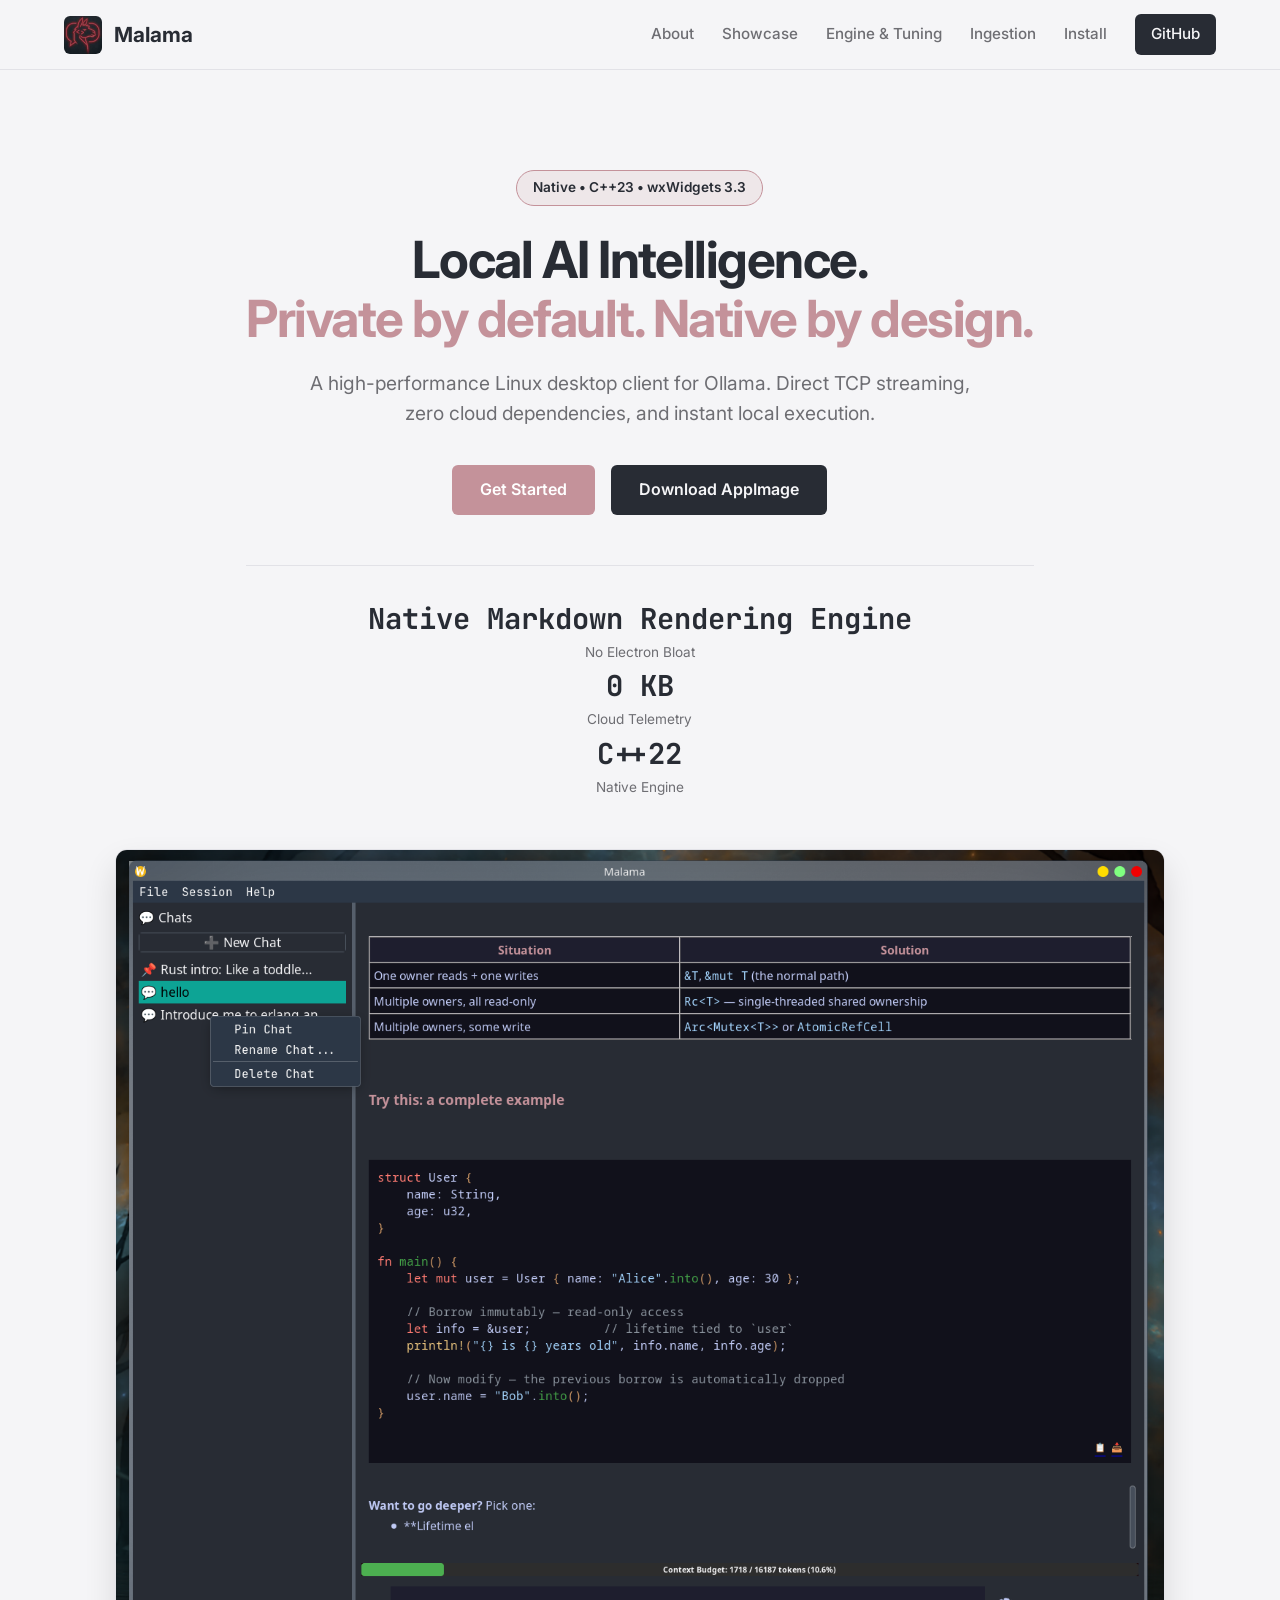
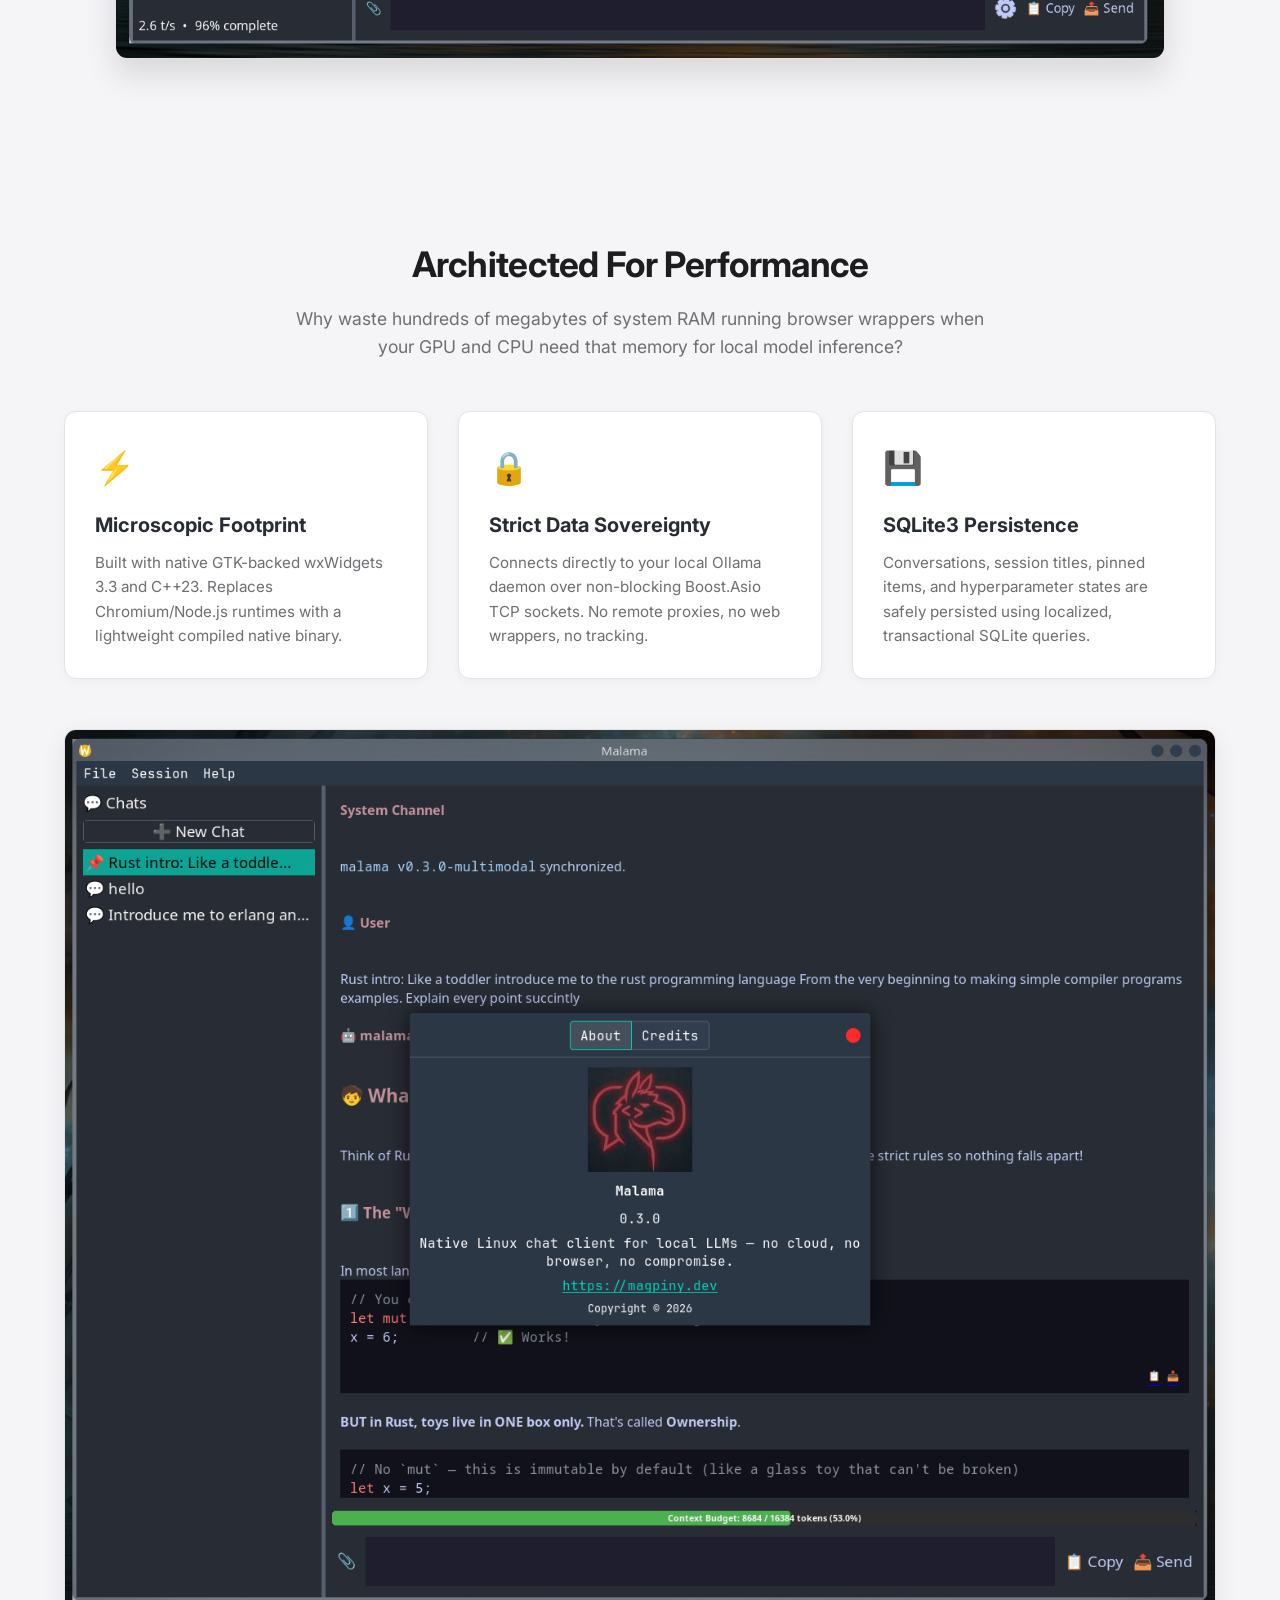
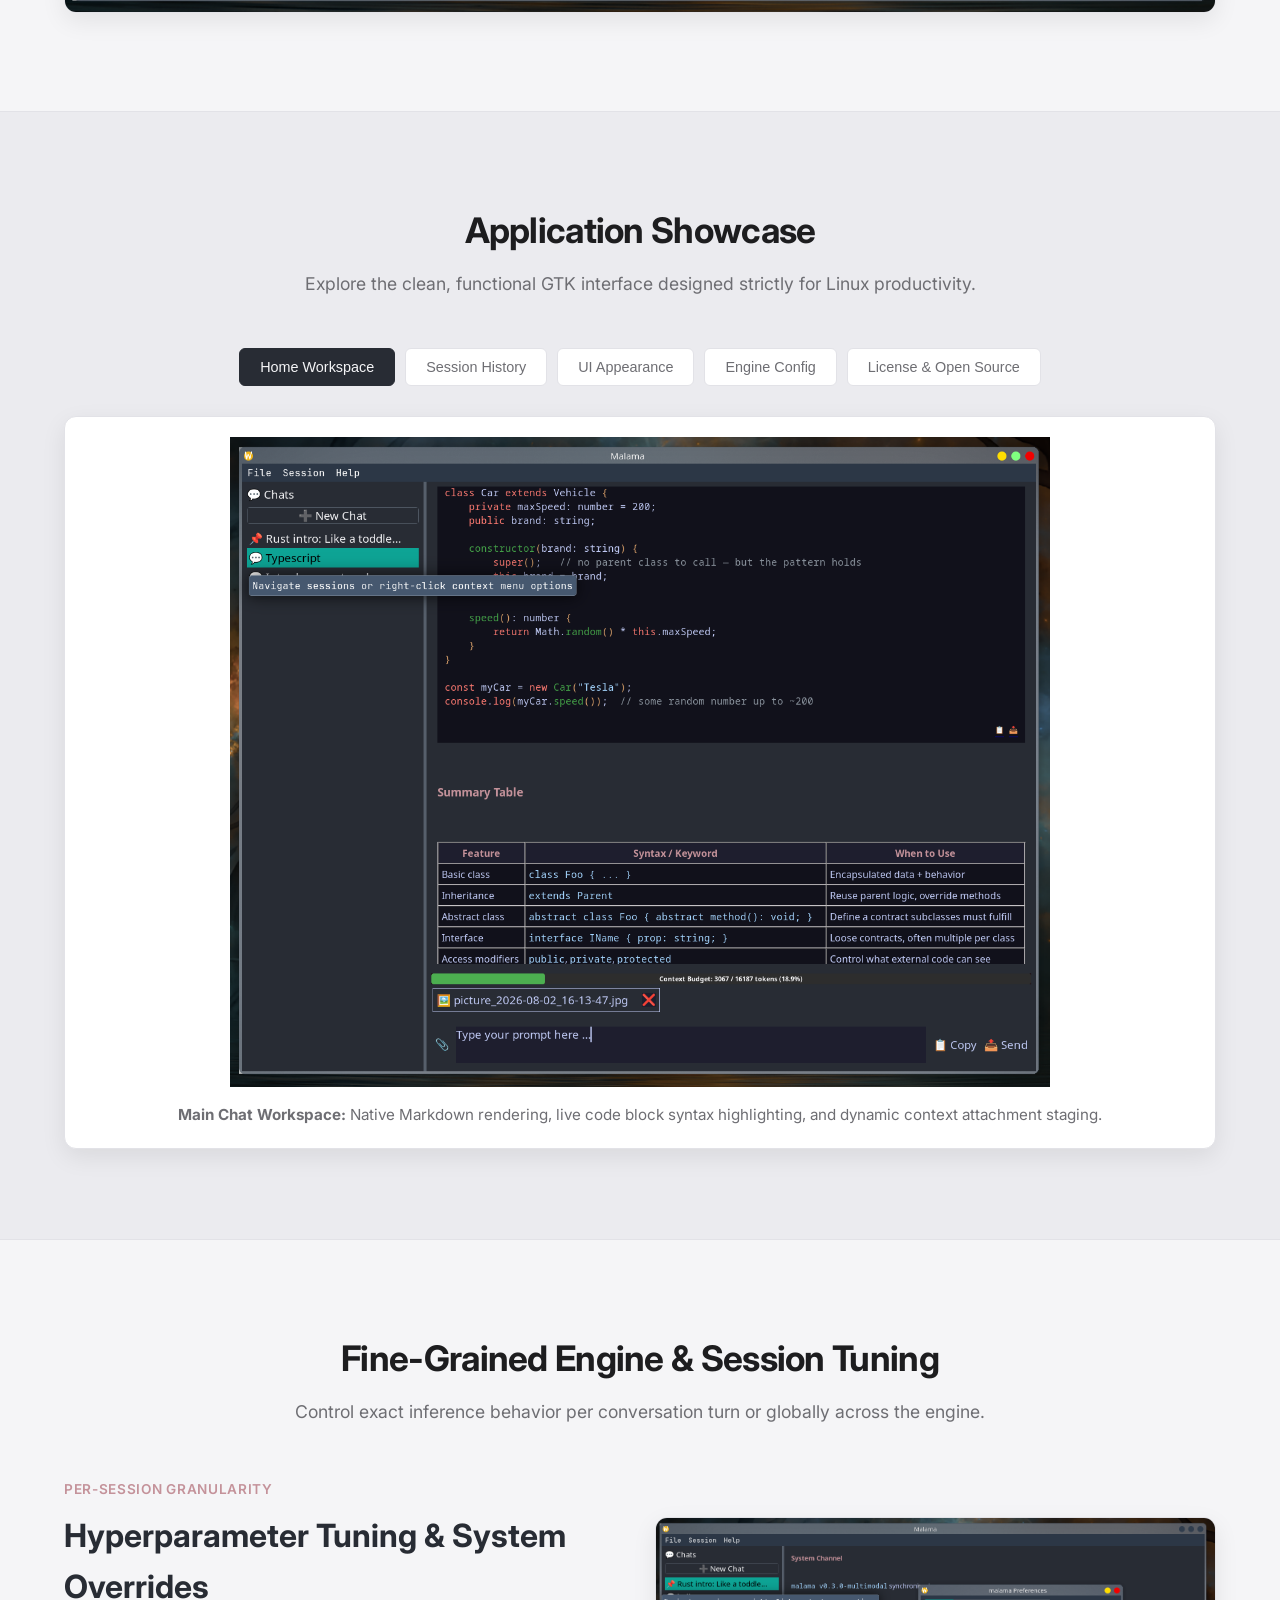
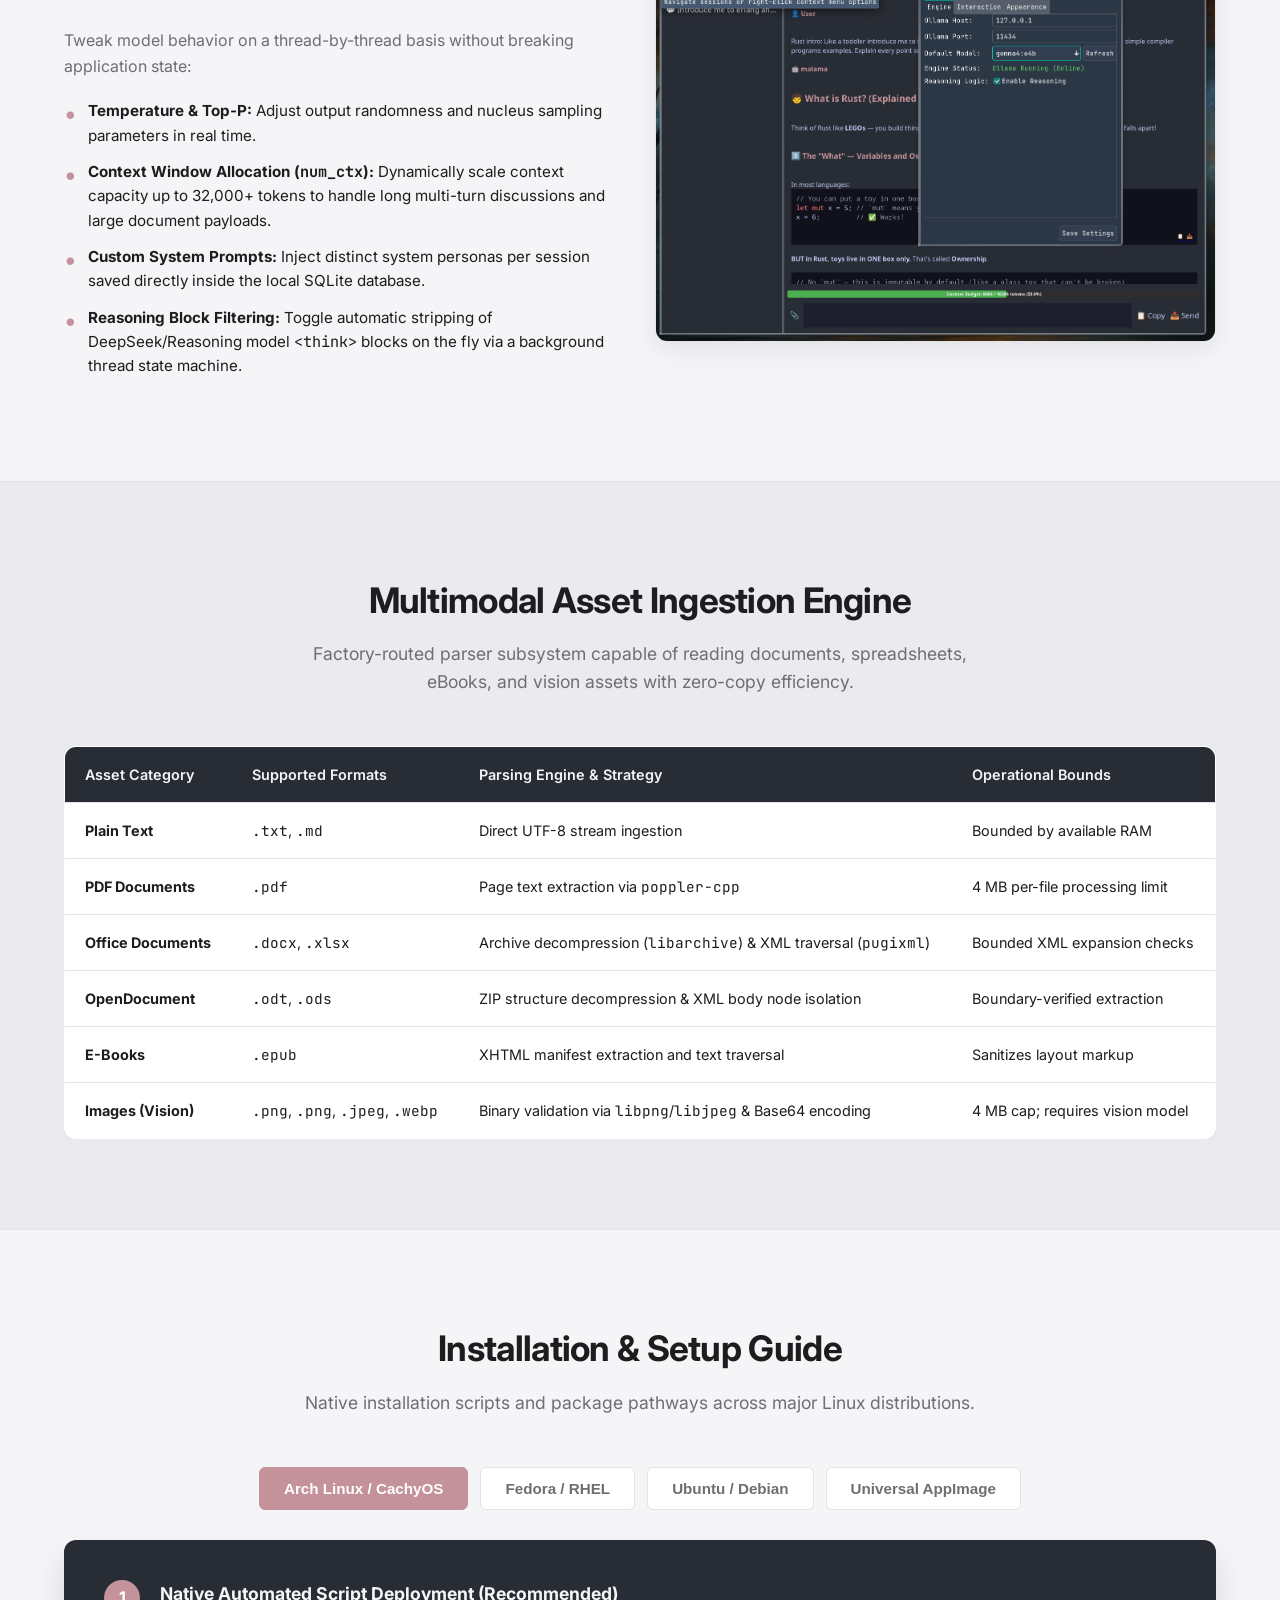
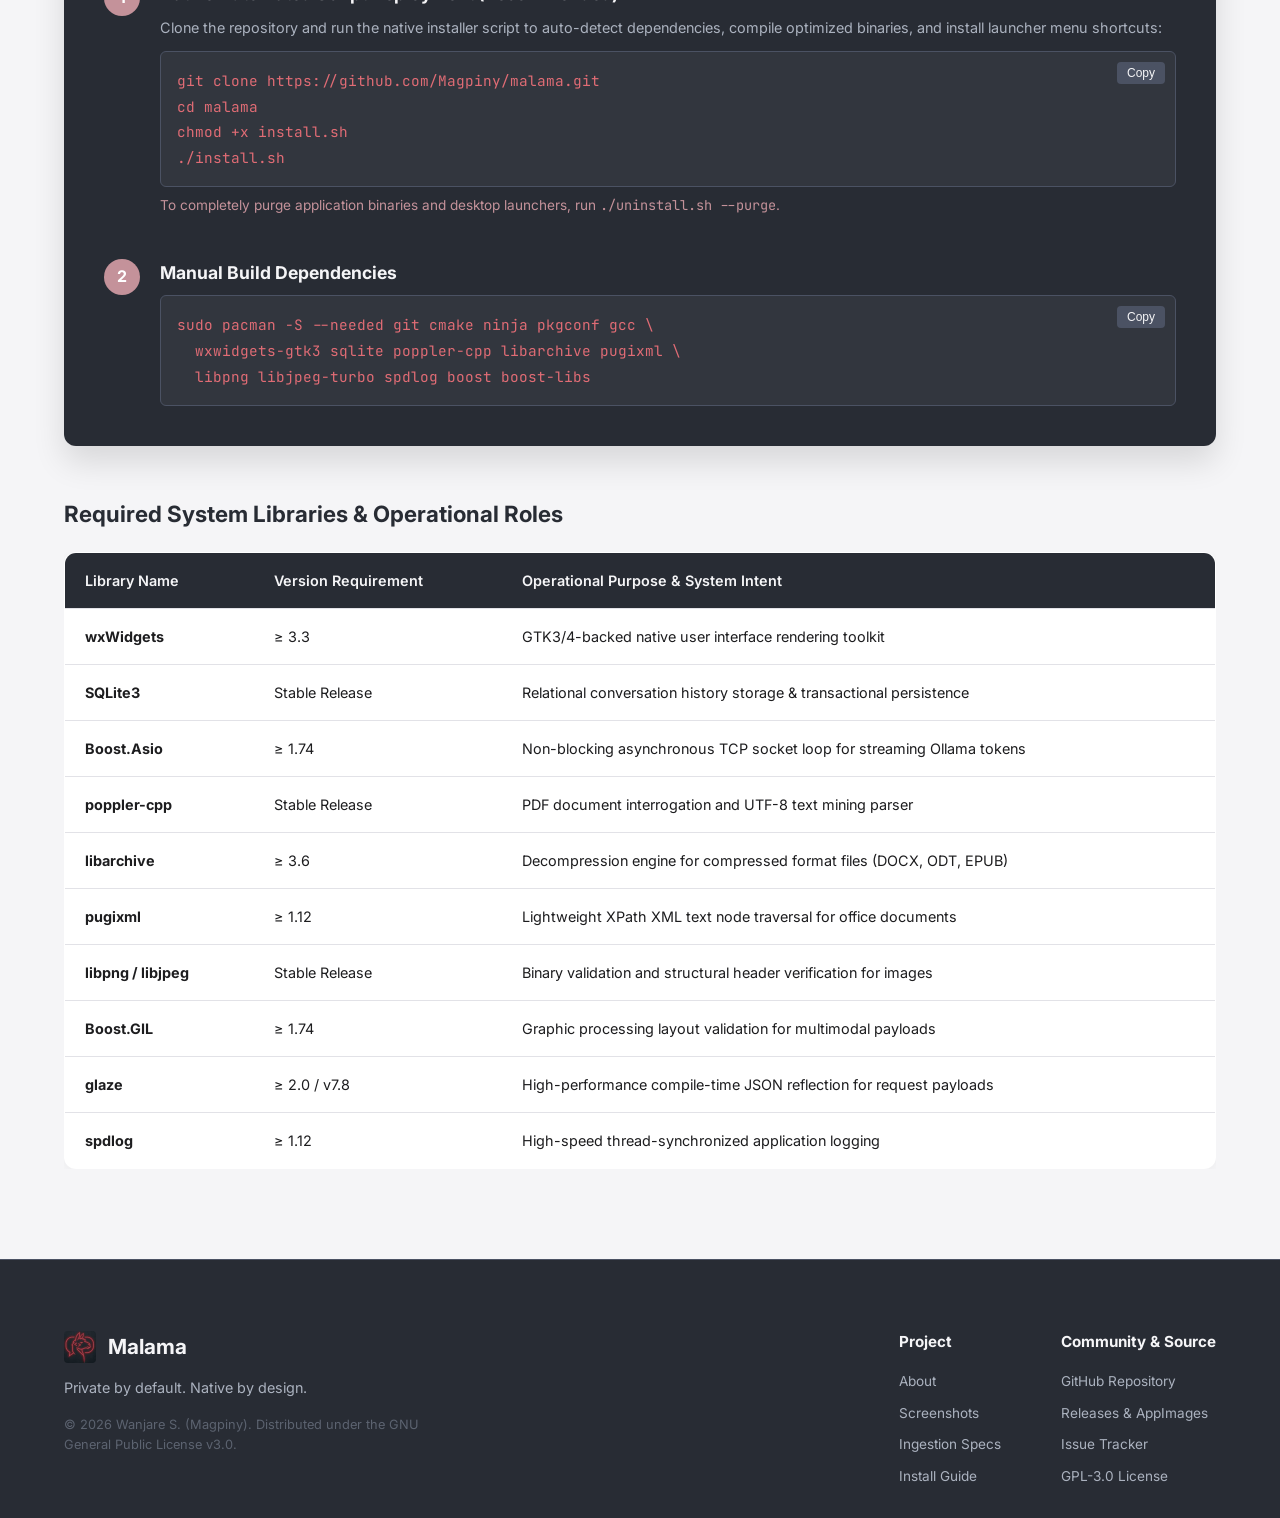
==== docs/index.html @ edbab095 "feat(docs): add responsive GitHub Pages website and address bar favicon - Add index.html, malama.css" ====
<!DOCTYPE html>
<html lang="en">
<head>
  <meta charset="UTF-8" />
  <meta name="viewport" content="width=device-width, initial-scale=1.0" />
  <title>Malama — Native C++23 Local LLM Workspace for Linux</title>

  <!-- Favicon / Address Bar Icon -->
  <link rel="icon" type="image/jpeg" href="../assets/screenshots/malama.jpg" />
  
  <!-- Typography: Inter & JetBrains Mono -->
  <link rel="preconnect" href="https://fonts.googleapis.com">
  <link rel="preconnect" href="https://fonts.gstatic.com" crossorigin>
  <link href="https://fonts.googleapis.com/css2?family=Inter:wght@300;400;500;600;700&family=JetBrains+Mono:wght@400;500;600&display=swap" rel="stylesheet">
  
  <!-- CSS Bundle -->
  <link rel="stylesheet" href="malama.css" />
</head>
<body>

  <!-- Navigation Bar -->
  <header class="navbar">
    <div class="nav-container">
      <a href="#hero" class="nav-brand">
        <img src="../assets/screenshots/malama.jpg" alt="Malama Logo" class="brand-logo" />
        <span class="brand-name">Malama</span>
      </a>
      <nav class="nav-links">
        <a href="#about">About</a>
        <a href="#showcase">Showcase</a>
        <a href="#tuning">Engine & Tuning</a>
        <a href="#ingestion">Ingestion</a>
        <a href="#install">Install</a>
        <a href="https://github.com/Magpiny/malama" target="_blank" class="github-btn">GitHub</a>
      </nav>
      <button class="mobile-toggle" id="mobileToggle" aria-label="Toggle navigation">
        <span class="bar"></span>
        <span class="bar"></span>
        <span class="bar"></span>
      </button>
    </div>
  </header>

  <!-- Mobile Menu Navigation -->
  <div class="mobile-menu" id="mobileMenu">
    <a href="#about" class="mobile-link">About</a>
    <a href="#showcase" class="mobile-link">Showcase</a>
    <a href="#tuning" class="mobile-link">Engine & Tuning</a>
    <a href="#ingestion" class="mobile-link">Ingestion</a>
    <a href="#install" class="mobile-link">Install</a>
    <a href="https://github.com/Magpiny/malama" target="_blank" class="mobile-link highlight">GitHub Repository</a>
  </div>

  <!-- Hero Section -->
  <section id="hero" class="hero-section">
    <div class="hero-content">
      <span class="hero-badge">Native • C++23 • wxWidgets 3.3</span>
      <h1 class="hero-title">Local AI Intelligence.<br><span class="accent-text">Private by default. Native by design.</span></h1>
      <p class="hero-subtitle">
        A high-performance Linux desktop client for Ollama. Direct TCP streaming, zero cloud dependencies, and instant local execution.
      </p>
      <div class="hero-actions">
        <a href="#install" class="btn btn-primary">Get Started</a>
        <a href="https://github.com/Magpiny/malama/releases" target="_blank" class="btn btn-secondary">Download AppImage</a>
      </div>
      <div class="hero-metrics">
        <div class="metric-card">
          <span class="metric-val">Native Markdown Rendering Engine</span>
          <span class="metric-lbl">No Electron Bloat</span>

 <div class="metric-card">
          <span class="metric-val">0 KB</span>
          <span class="metric-lbl">Cloud Telemetry</span>
        </div>
        <div class="metric-card">
          <span class="metric-val">C++22</span>
          <span class="metric-lbl">Native Engine</span>
        </div>
        </div>
       
      </div>
    </div>
    <div class="hero-preview">
      <img src="../assets/screenshots/malama_home.png" alt="Malama Desktop Workspace" class="main-screenshot" />
    </div>
  </section>

  <!-- About & Philosophy Section -->
  <section id="about" class="section container">
    <div class="section-header">
      <h2>Architected For Performance</h2>
      <p>Why waste hundreds of megabytes of system RAM running browser wrappers when your GPU and CPU need that memory for local model inference?</p>
    </div>
    <div class="grid grid-3">
      <div class="feature-card">
        <div class="card-icon">⚡</div>
        <h3>Microscopic Footprint</h3>
        <p>Built with native GTK-backed wxWidgets 3.3 and C++23. Replaces Chromium/Node.js runtimes with a lightweight compiled native binary.</p>
      </div>
      <div class="feature-card">
        <div class="card-icon">🔒</div>
        <h3>Strict Data Sovereignty</h3>
        <p>Connects directly to your local Ollama daemon over non-blocking Boost.Asio TCP sockets. No remote proxies, no web wrappers, no tracking.</p>
      </div>
      <div class="feature-card">
        <div class="card-icon">💾</div>
        <h3>SQLite3 Persistence</h3>
        <p>Conversations, session titles, pinned items, and hyperparameter states are safely persisted using localized, transactional SQLite queries.</p>
      </div>
    </div>
    <div class="about-image-wrapper">
      <img src="../assets/screenshots/malama_about.png" alt="About Malama Interface" class="bordered-screenshot" />
    </div>
  </section>

  <!-- App Showcase Gallery -->
  <section id="showcase" class="section bg-alt">
    <div class="container">
      <div class="section-header">
        <h2>Application Showcase</h2>
        <p>Explore the clean, functional GTK interface designed strictly for Linux productivity.</p>
      </div>
      
      <div class="showcase-tabs">
        <button class="tab-btn active" data-tab="tab-home">Home Workspace</button>
        <button class="tab-btn" data-tab="tab-sessions">Session History</button>
        <button class="tab-btn" data-tab="tab-settings-ui">UI Appearance</button>
        <button class="tab-btn" data-tab="tab-settings-engine">Engine Config</button>
        <button class="tab-btn" data-tab="tab-license">License & Open Source</button>
      </div>

      <div class="showcase-display">
        <div class="tab-content active" id="tab-home">
          <img id="sth_magical" src="../assets/screenshots/malama_homepage.png" alt="Home Workspace" />
          <div class="tab-caption"><strong>Main Chat Workspace:</strong> Native Markdown rendering, live code block syntax highlighting, and dynamic context attachment staging.</div>
        </div>
        <div class="tab-content" id="tab-sessions">
          <img src="../assets/screenshots/malama_sessions.png" alt="Sessions View" />
          <div class="tab-caption"><strong>Session Management:</strong> Coordinate-aware hit testing for pinning, renaming, searching, and restoring previous chat sessions instantly.</div>
        </div>
        <div class="tab-content" id="tab-settings-ui">
          <img src="../assets/screenshots/malama_settings_ui.png" alt="UI Settings" />
          <div class="tab-caption"><strong>Appearance Preferences:</strong> Custom color styling, font sizing, and real-time observer repainting.</div>
        </div>
        <div class="tab-content" id="tab-settings-engine">
            
          <img src="../assets/screenshots/malama_settings_engine.png" alt="Engine Settings" />
          <div class="tab-caption"><strong>Ollama Engine Integration:</strong> Dynamic model discovery from local <code>/api/tags</code> endpoints, timeout bounds, and reasoning tag filters.</div>
        </div>
        <div class="tab-content" id="tab-license">
          <img src="../assets/screenshots/malama_licence.png" alt="License View" />
          <div class="tab-caption"><strong>GNU General Public License v3.0:</strong> Pure open-source software built for developer liberty and privacy.</div>
        </div>
      </div>
    </div>
  </section>

  <!-- Session Parameter Tuning & Settings Section -->
  <section id="tuning" class="section container">
    <div class="section-header">
      <h2>Fine-Grained Engine & Session Tuning</h2>
      <p>Control exact inference behavior per conversation turn or globally across the engine.</p>
    </div>

    <div class="grid grid-2 alignment-center">
      <div class="tuning-info">
        <span class="sub-tag">Per-Session Granularity</span>
        <h3>Hyperparameter Tuning & System Overrides</h3>
        <p>Tweak model behavior on a thread-by-thread basis without breaking application state:</p>
        <ul class="styled-list">
          <li><strong>Temperature & Top-P:</strong> Adjust output randomness and nucleus sampling parameters in real time.</li>
          <li><strong>Context Window Allocation (<code>num_ctx</code>):</strong> Dynamically scale context capacity up to 32,000+ tokens to handle long multi-turn discussions and large document payloads.</li>
          <li><strong>Custom System Prompts:</strong> Inject distinct system personas per session saved directly inside the local SQLite database.</li>
          <li><strong>Reasoning Block Filtering:</strong> Toggle automatic stripping of DeepSeek/Reasoning model <code>&lt;think&gt;</code> blocks on the fly via a background thread state machine.</li>
        </ul>
      </div>
      <div class="tuning-media">
        <img src="../assets/screenshots/malama_config_engine.png" alt="Engine Tuning Interface" class="bordered-screenshot" />
      </div>
    </div>
  </section>

  <!-- Asset Ingestion Subsystem Section -->
  <section id="ingestion" class="section bg-alt">
    <div class="container">
      <div class="section-header">
        <h2>Multimodal Asset Ingestion Engine</h2>
        <p>Factory-routed parser subsystem capable of reading documents, spreadsheets, eBooks, and vision assets with zero-copy efficiency.</p>
      </div>

      <div class="table-responsive">
        <table class="spec-table">
          <thead>
            <tr>
              <th>Asset Category</th>
              <th>Supported Formats</th>
              <th>Parsing Engine & Strategy</th>
              <th>Operational Bounds</th>
            </tr>
          </thead>
          <tbody>
            <tr>
              <td><strong>Plain Text</strong></td>
              <td><code>.txt</code>, <code>.md</code></td>
              <td>Direct UTF-8 stream ingestion</td>
              <td>Bounded by available RAM</td>
            </tr>
            <tr>
              <td><strong>PDF Documents</strong></td>
              <td><code>.pdf</code></td>
              <td>Page text extraction via <code>poppler-cpp</code></td>
              <td>4 MB per-file processing limit</td>
            </tr>
            <tr>
              <td><strong>Office Documents</strong></td>
              <td><code>.docx</code>, <code>.xlsx</code></td>
              <td>Archive decompression (<code>libarchive</code>) & XML traversal (<code>pugixml</code>)</td>
              <td>Bounded XML expansion checks</td>
            </tr>
            <tr>
              <td><strong>OpenDocument</strong></td>
              <td><code>.odt</code>, <code>.ods</code></td>
              <td>ZIP structure decompression & XML body node isolation</td>
              <td>Boundary-verified extraction</td>
            </tr>
            <tr>
              <td><strong>E-Books</strong></td>
              <td><code>.epub</code></td>
              <td>XHTML manifest extraction and text traversal</td>
              <td>Sanitizes layout markup</td>
            </tr>
            <tr>
              <td><strong>Images (Vision)</strong></td>
              <td><code>.png</code>, <code>.png</code>, <code>.jpeg</code>, <code>.webp</code></td>
              <td>Binary validation via <code>libpng</code>/<code>libjpeg</code> & Base64 encoding</td>
              <td>4 MB cap; requires vision model</td>
            </tr>
          </tbody>
        </table>
      </div>
    </div>
  </section>

  <!-- Installation Pathways & System Dependencies -->
  <section id="install" class="section container">
    <div class="section-header">
      <h2>Installation & Setup Guide</h2>
      <p>Native installation scripts and package pathways across major Linux distributions.</p>
    </div>

    <!-- Installation Method Selector -->
    <div class="install-tabs">
      <button class="install-btn active" data-install="distro-arch">Arch Linux / CachyOS</button>
      <button class="install-btn" data-install="distro-fedora">Fedora / RHEL</button>
      <button class="install-btn" data-install="distro-ubuntu">Ubuntu / Debian</button>
      <button class="install-btn" data-install="distro-appimage">Universal AppImage</button>
    </div>

    <div class="install-content-wrapper">
      <!-- Arch Linux Target -->
      <div class="install-panel active" id="distro-arch">
        <div class="install-step">
          <span class="step-num">1</span>
          <div class="step-details">
            <h4>Native Automated Script Deployment (Recommended)</h4>
            <p>Clone the repository and run the native installer script to auto-detect dependencies, compile optimized binaries, and install launcher menu shortcuts:</p>
            <div class="code-block">
              <pre><code>git clone https://github.com/Magpiny/malama.git
cd malama
chmod +x install.sh
./install.sh</code></pre>
              <button class="copy-code-btn">Copy</button>
            </div>
            <p class="step-note">To completely purge application binaries and desktop launchers, run <code>./uninstall.sh --purge</code>.</p>
          </div>
        </div>

        <div class="install-step">
          <span class="step-num">2</span>
          <div class="step-details">
            <h4>Manual Build Dependencies</h4>
            <div class="code-block">
              <pre><code>sudo pacman -S --needed git cmake ninja pkgconf gcc \
  wxwidgets-gtk3 sqlite poppler-cpp libarchive pugixml \
  libpng libjpeg-turbo spdlog boost boost-libs</code></pre>
              <button class="copy-code-btn">Copy</button>
            </div>
          </div>
        </div>
      </div>

      <!-- Fedora Target -->
      <div class="install-panel" id="distro-fedora">
        <div class="install-step">
          <span class="step-num">1</span>
          <div class="step-details">
            <h4>Native Automated Script Deployment</h4>
            <div class="code-block">
              <pre><code>git clone https://github.com/Magpiny/malama.git
cd malama
chmod +x install.sh
./install.sh</code></pre>
              <button class="copy-code-btn">Copy</button>
            </div>
          </div>
        </div>

        <div class="install-step">
          <span class="step-num">2</span>
          <div class="step-details">
            <h4>Manual Build Dependencies</h4>
            <div class="code-block">
              <pre><code>sudo dnf install gcc-c++ cmake ninja-build pkgconfig \
  wxGTK-devel sqlite-devel poppler-cpp-devel libarchive-devel \
  pugixml-devel libpng-devel libjpeg-turbo-devel spdlog-devel boost-devel</code></pre>
              <button class="copy-code-btn">Copy</button>
            </div>
          </div>
        </div>
      </div>

      <!-- Ubuntu Target -->
      <div class="install-panel" id="distro-ubuntu">
        <div class="install-step">
          <span class="step-num">1</span>
          <div class="step-details">
            <h4>Native Automated Script Deployment</h4>
            <div class="code-block">
              <pre><code>git clone https://github.com/Magpiny/malama.git
cd malama
chmod +x install.sh
./install.sh</code></pre>
              <button class="copy-code-btn">Copy</button>
            </div>
          </div>
        </div>

        <div class="install-step">
          <span class="step-num">2</span>
          <div class="step-details">
            <h4>Manual Build Dependencies</h4>
            <div class="code-block">
              <pre><code>sudo apt-get update && sudo apt-get install -y \
  build-essential cmake ninja-build pkg-config \
  libwxgtk3.2-dev sqlite3 libsqlite3-dev \
  libpoppler-cpp-dev libarchive-dev libpugixml-dev \
  libpng-dev libjpeg-dev libspdlog-dev libboost-all-dev</code></pre>
              <button class="copy-code-btn">Copy</button>
            </div>
          </div>
        </div>
      </div>

      <!-- AppImage Target -->
      <div class="install-panel" id="distro-appimage">
        <div class="install-step">
          <span class="step-num">1</span>
          <div class="step-details">
            <h4>Download Pre-Compiled AppImage</h4>
            <p>For all other Linux distributions, download the standalone AppImage built directly from GitHub Releases:</p>
            <div class="code-block">
              <pre><code>wget https://github.com/Magpiny/malama/releases/latest/download/Malama-x86_64.AppImage
chmod +x Malama-x86_64.AppImage
./Malama-x86_64.AppImage</code></pre>
              <button class="copy-code-btn">Copy</button>
            </div>
          </div>
        </div>
      </div>
    </div>

    <!-- Core Dependencies Table -->
    <div class="dep-section">
      <h3>Required System Libraries & Operational Roles</h3>
      <div class="table-responsive">
        <table class="spec-table">
          <thead>
            <tr>
              <th>Library Name</th>
              <th>Version Requirement</th>
              <th>Operational Purpose & System Intent</th>
            </tr>
          </thead>
          <tbody>
            <tr>
              <td><strong>wxWidgets</strong></td>
              <td>≥ 3.3</td>
              <td>GTK3/4-backed native user interface rendering toolkit</td>
            </tr>
            <tr>
              <td><strong>SQLite3</strong></td>
              <td>Stable Release</td>
              <td>Relational conversation history storage & transactional persistence</td>
            </tr>
            <tr>
              <td><strong>Boost.Asio</strong></td>
              <td>≥ 1.74</td>
              <td>Non-blocking asynchronous TCP socket loop for streaming Ollama tokens</td>
            </tr>
            <tr>
              <td><strong>poppler-cpp</strong></td>
              <td>Stable Release</td>
              <td>PDF document interrogation and UTF-8 text mining parser</td>
            </tr>
            <tr>
              <td><strong>libarchive</strong></td>
              <td>≥ 3.6</td>
              <td>Decompression engine for compressed format files (DOCX, ODT, EPUB)</td>
            </tr>
            <tr>
              <td><strong>pugixml</strong></td>
              <td>≥ 1.12</td>
              <td>Lightweight XPath XML text node traversal for office documents</td>
            </tr>
            <tr>
              <td><strong>libpng / libjpeg</strong></td>
              <td>Stable Release</td>
              <td>Binary validation and structural header verification for images</td>
            </tr>
            <tr>
              <td><strong>Boost.GIL</strong></td>
              <td>≥ 1.74</td>
              <td>Graphic processing layout validation for multimodal payloads</td>
            </tr>
            <tr>
              <td><strong>glaze</strong></td>
              <td>≥ 2.0 / v7.8</td>
              <td>High-performance compile-time JSON reflection for request payloads</td>
            </tr>
            <tr>
              <td><strong>spdlog</strong></td>
              <td>≥ 1.12</td>
              <td>High-speed thread-synchronized application logging</td>
            </tr>
          </tbody>
        </table>
      </div>
    </div>
  </section>

  <!-- Footer -->
  <footer class="footer">
    <div class="container footer-content">
      <div class="footer-brand">
        <div class="brand-row">
          <img src="../assets/screenshots/malama.jpg" alt="Malama Logo" class="footer-logo" />
          <span class="footer-title">Malama</span>
        </div>
        <p class="footer-tagline">Private by default. Native by design.</p>
        <p class="footer-copy">&copy; 2026 Wanjare S. (Magpiny). Distributed under the GNU General Public License v3.0.</p>
      </div>
      <div class="footer-links">
        <div class="footer-col">
          <h5>Project</h5>
          <a href="#about">About</a>
          <a href="#showcase">Screenshots</a>
          <a href="#ingestion">Ingestion Specs</a>
          <a href="#install">Install Guide</a>
        </div>
        <div class="footer-col">
          <h5>Community & Source</h5>
          <a href="https://github.com/Magpiny/malama" target="_blank">GitHub Repository</a>
          <a href="https://github.com/Magpiny/malama/releases" target="_blank">Releases & AppImages</a>
          <a href="https://github.com/Magpiny/malama/issues" target="_blank">Issue Tracker</a>
          <a href="https://github.com/Magpiny/malama/blob/main/LICENSE" target="_blank">GPL-3.0 License</a>
        </div>
      </div>
    </div>
  </footer>

  <!-- JS Bundle -->
  <script src="malama.js"></script>
</body>
</html>
---- docs/malama.css ----
/* ==========================================================================
   Malama CSS — Native Theme Specification
   Theme Colors:
   - Primary Light / Background: #f5f5f7
   - Primary Dark / Surfaces:   #282c34
   - Accent Color:              #c4929a
   ========================================================================== */

:root {
  --bg-primary: #f5f5f7;
  --bg-surface: #ffffff;
  --bg-dark: #282c34;
  --bg-dark-surface: #32363e;
  
  --accent: #c4929a;
  --accent-hover: #b37e87;
  --accent-light: rgba(196, 146, 154, 0.15);

  --text-main: #1d1d1f;
  --text-muted: #6e6e73;
  --text-light: #f5f5f7;
  --text-light-muted: #abb2bf;

  --border-light: #e2e2e7;
  --border-dark: #4b5263;

  --font-sans: 'Inter', -apple-system, BlinkMacSystemFont, "Segoe UI", Roboto, sans-serif;
  --font-mono: 'JetBrains Mono', monospace;

  --radius-sm: 6px;
  --radius-md: 12px;
  --radius-lg: 18px;

  --shadow-sm: 0 2px 8px rgba(0, 0, 0, 0.04);
  --shadow-md: 0 8px 24px rgba(0, 0, 0, 0.08);
  --shadow-lg: 0 16px 32px rgba(0, 0, 0, 0.12);
}

/* Base Rules */
* {
  box-sizing: border-box;
  margin: 0;
  padding: 0;
}

html {
  scroll-behavior: smooth;
  font-size: 16px;
}

body {
  background-color: var(--bg-primary);
  color: var(--text-main);
  font-family: var(--font-sans);
  line-height: 1.6;
  -webkit-font-smoothing: antialiased;
}

a {
  color: inherit;
  text-decoration: none;
  transition: color 0.2s ease;
}

code, pre {
  font-family: var(--font-mono);
}

.container {
  width: 90%;
  max-width: 1200px;
  margin: 0 auto;
}

.section {
  padding: 90px 0;
}

.bg-alt {
  background-color: #ebebef;
  border-top: 1px solid var(--border-light);
  border-bottom: 1px solid var(--border-light);
}

.section-header {
  text-align: center;
  max-width: 700px;
  margin: 0 auto 50px auto;
}

.section-header h2 {
  font-size: 2.2rem;
  font-weight: 700;
  color: var(--text-main);
  margin-bottom: 12px;
  letter-spacing: -0.02em;
}

.section-header p {
  font-size: 1.1rem;
  color: var(--text-muted);
}

/* Navigation Bar */
.navbar {
  position: sticky;
  top: 0;
  z-index: 1000;
  background-color: rgba(245, 245, 247, 0.85);
  backdrop-filter: blur(12px);
  border-bottom: 1px solid var(--border-light);
  height: 70px;
  display: flex;
  align-items: center;
}

.nav-container {
  width: 90%;
  max-width: 1200px;
  margin: 0 auto;
  display: flex;
  justify-content: space-between;
  align-items: center;
}

.nav-brand {
  display: flex;
  align-items: center;
  gap: 12px;
}

.brand-logo {
  width: 38px;
  height: 38px;
  border-radius: var(--radius-sm);
  object-fit: cover;
}

.brand-name {
  font-size: 1.3rem;
  font-weight: 700;
  color: var(--bg-dark);
}

.nav-links {
  display: flex;
  align-items: center;
  gap: 28px;
}

.nav-links a {
  font-size: 0.95rem;
  font-weight: 500;
  color: var(--text-muted);
}

.nav-links a:hover {
  color: var(--text-main);
}

.github-btn {
  padding: 8px 16px;
  background-color: var(--bg-dark);
  color: var(--text-light) !important;
  border-radius: var(--radius-sm);
  transition: background-color 0.2s ease;
}

.github-btn:hover {
  background-color: #3b404b;
}

.mobile-toggle {
  display: none;
  background: none;
  border: none;
  cursor: pointer;
  flex-direction: column;
  gap: 5px;
}

.mobile-toggle .bar {
  width: 24px;
  height: 2px;
  background-color: var(--bg-dark);
}

.mobile-menu {
  display: none;
  position: fixed;
  top: 70px;
  left: 0;
  width: 100%;
  background-color: var(--bg-surface);
  border-bottom: 1px solid var(--border-light);
  padding: 20px;
  flex-direction: column;
  gap: 16px;
  z-index: 999;
}

.mobile-menu.active {
  display: flex;
}

/* Hero Section */
.hero-section {
  padding: 100px 0 80px 0;
  display: flex;
  flex-direction: column;
  align-items: center;
  text-align: center;
}

.hero-content {
  max-width: 850px;
  margin: 0 auto 50px auto;
}

.hero-badge {
  display: inline-block;
  padding: 6px 16px;
  background-color: var(--accent-light);
  color: var(--bg-dark);
  border: 1px solid var(--accent);
  border-radius: 20px;
  font-size: 0.85rem;
  font-weight: 600;
  margin-bottom: 24px;
}

.hero-title {
  font-size: 3.2rem;
  font-weight: 700;
  line-height: 1.15;
  letter-spacing: -0.03em;
  color: var(--bg-dark);
  margin-bottom: 20px;
}

.accent-text {
  color: var(--accent);
}

.hero-subtitle {
  font-size: 1.2rem;
  color: var(--text-muted);
  max-width: 680px;
  margin: 0 auto 36px auto;
}

.hero-actions {
  display: flex;
  justify-content: center;
  gap: 16px;
  margin-bottom: 50px;
}

.btn {
  padding: 12px 28px;
  font-size: 1rem;
  font-weight: 600;
  border-radius: var(--radius-sm);
  cursor: pointer;
  transition: all 0.2s ease;
}

.btn-primary {
  background-color: var(--accent);
  color: #ffffff;
}

.btn-primary:hover {
  background-color: var(--accent-hover);
  box-shadow: 0 4px 12px rgba(196, 146, 154, 0.3);
}

.btn-secondary {
  background-color: var(--bg-dark);
  color: var(--text-light);
}

.btn-secondary:hover {
  background-color: #3b404b;
}

.hero-metrics {
  display: flex;
  justify-content: center;
  gap: 40px;
  border-top: 1px solid var(--border-light);
  padding-top: 30px;
}

.metric-card {
  display: flex;
  flex-direction: column;
  align-items: center;
}

.metric-val {
  font-size: 1.8rem;
  font-weight: 700;
  color: var(--bg-dark);
  font-family: var(--font-mono);
}

.metric-lbl {
  font-size: 0.85rem;
  color: var(--text-muted);
}

.hero-preview {
  width: 90%;
  max-width: 1050px;
}

.main-screenshot {
  width: 100%;
  border-radius: var(--radius-md);
  box-shadow: var(--shadow-lg);
  border: 1px solid var(--border-light);
}

.bordered-screenshot {
  width: 100%;
  border-radius: var(--radius-md);
  box-shadow: var(--shadow-md);
  border: 1px solid var(--border-light);
}

/* Feature Cards & Layouts */
.grid {
  display: grid;
  gap: 30px;
}

.grid-2 {
  grid-template-columns: repeat(2, 1fr);
}

.grid-3 {
  grid-template-columns: repeat(3, 1fr);
}

.alignment-center {
  align-items: center;
}

.feature-card {
  background-color: var(--bg-surface);
  padding: 30px;
  border-radius: var(--radius-md);
  border: 1px solid var(--border-light);
  box-shadow: var(--shadow-sm);
}

.card-icon {
  font-size: 2rem;
  margin-bottom: 16px;
}

.feature-card h3 {
  font-size: 1.25rem;
  margin-bottom: 10px;
  color: var(--bg-dark);
}

.feature-card p {
  color: var(--text-muted);
  font-size: 0.95rem;
}

.about-image-wrapper {
  margin-top: 50px;
}

/* Gallery Showcase Tabs */
.showcase-tabs {
  display: flex;
  justify-content: center;
  gap: 10px;
  margin-bottom: 30px;
  flex-wrap: wrap;
}

.tab-btn {
  padding: 10px 20px;
  background-color: var(--bg-surface);
  border: 1px solid var(--border-light);
  border-radius: var(--radius-sm);
  font-size: 0.9rem;
  font-weight: 500;
  color: var(--text-muted);
  cursor: pointer;
  transition: all 0.2s ease;
}

.tab-btn.active, .tab-btn:hover {
  background-color: var(--bg-dark);
  color: var(--text-light);
  border-color: var(--bg-dark);
}

.showcase-display {
  background-color: var(--bg-surface);
  padding: 20px;
  border-radius: var(--radius-md);
  border: 1px solid var(--border-light);
  box-shadow: var(--shadow-md);
}

.tab-content {
  display: none;
  flex-direction: column;
  align-items: center;
}

.tab-content.active {
  display: flex;
}

.tab-content img {
  width: 100%;
  max-height: 650px;
  object-fit: contain;
  border-radius: var(--radius-sm);
}

.tab-caption {
  margin-top: 16px;
  font-size: 0.95rem;
  color: var(--text-muted);
  text-align: center;
}

/* Engine Tuning Section */
.tuning-info .sub-tag {
  font-size: 0.85rem;
  font-weight: 600;
  text-transform: uppercase;
  color: var(--accent);
  letter-spacing: 0.05em;
}

.tuning-info h3 {
  font-size: 2rem;
  color: var(--bg-dark);
  margin: 8px 0 16px 0;
}

.tuning-info p {
  color: var(--text-muted);
  margin-bottom: 20px;
}

.styled-list {
  list-style: none;
}

.styled-list li {
  position: relative;
  padding-left: 24px;
  margin-bottom: 12px;
  font-size: 0.95rem;
  color: var(--text-main);
}

.styled-list li::before {
  content: "•";
  color: var(--accent);
  font-size: 1.5rem;
  position: absolute;
  left: 0;
  top: -4px;
}

/* Ingestion Table Section */
.table-responsive {
  width: 100%;
  overflow-x: auto;
}

.spec-table {
  width: 100%;
  border-collapse: collapse;
  background-color: var(--bg-surface);
  border-radius: var(--radius-md);
  overflow: hidden;
  box-shadow: var(--shadow-sm);
  border: 1px solid var(--border-light);
}

.spec-table th, .spec-table td {
  padding: 16px 20px;
  text-align: left;
  border-bottom: 1px solid var(--border-light);
}

.spec-table th {
  background-color: var(--bg-dark);
  color: var(--text-light);
  font-size: 0.9rem;
  font-weight: 600;
}

.spec-table td {
  font-size: 0.9rem;
  color: var(--text-main);
}

.spec-table tr:last-child td {
  border-bottom: none;
}

/* Install Guide Section */
.install-tabs {
  display: flex;
  justify-content: center;
  gap: 12px;
  margin-bottom: 30px;
  flex-wrap: wrap;
}

.install-btn {
  padding: 12px 24px;
  background-color: var(--bg-surface);
  border: 1px solid var(--border-light);
  border-radius: var(--radius-sm);
  font-size: 0.95rem;
  font-weight: 600;
  color: var(--text-muted);
  cursor: pointer;
  transition: all 0.2s ease;
}

.install-btn.active {
  background-color: var(--accent);
  color: #ffffff;
  border-color: var(--accent);
}

.install-content-wrapper {
  background-color: var(--bg-dark);
  color: var(--text-light);
  padding: 40px;
  border-radius: var(--radius-md);
  box-shadow: var(--shadow-lg);
  margin-bottom: 50px;
}

.install-panel {
  display: none;
  flex-direction: column;
  gap: 30px;
}

.install-panel.active {
  display: flex;
}

.install-step {
  display: flex;
  gap: 20px;
}

.step-num {
  width: 36px;
  height: 36px;
  background-color: var(--accent);
  color: #ffffff;
  border-radius: 50%;
  display: flex;
  align-items: center;
  justify-content: center;
  font-weight: 700;
  flex-shrink: 0;
}

.step-details {
  flex-grow: 1;
}

.step-details h4 {
  font-size: 1.1rem;
  margin-bottom: 8px;
  color: var(--text-light);
}

.step-details p {
  color: var(--text-light-muted);
  font-size: 0.9rem;
  margin-bottom: 12px;
}

.step-note {
  font-size: 0.85rem !important;
  color: var(--accent) !important;
  margin-top: 8px;
}

.code-block {
  position: relative;
  background-color: var(--bg-dark-surface);
  border: 1px solid var(--border-dark);
  border-radius: var(--radius-sm);
  padding: 16px;
  overflow-x: auto;
}

.code-block pre {
  margin: 0;
}

.code-block code {
  color: #e06c75;
  font-size: 0.9rem;
  line-height: 1.5;
}

.copy-code-btn {
  position: absolute;
  top: 10px;
  right: 10px;
  padding: 4px 10px;
  background-color: var(--border-dark);
  color: var(--text-light);
  border: none;
  border-radius: 4px;
  font-size: 0.75rem;
  cursor: pointer;
}

.copy-code-btn:hover {
  background-color: var(--accent);
}

.dep-section h3 {
  font-size: 1.4rem;
  margin-bottom: 20px;
  color: var(--bg-dark);
}

/* Footer */
.footer {
  background-color: var(--bg-dark);
  color: var(--text-light);
  padding: 70px 0 30px 0;
  border-top: 1px solid var(--border-dark);
}

.footer-content {
  display: flex;
  justify-content: space-between;
  gap: 50px;
  flex-wrap: wrap;
}

.footer-brand {
  max-width: 400px;
}

.brand-row {
  display: flex;
  align-items: center;
  gap: 12px;
  margin-bottom: 12px;
}

.footer-logo {
  width: 32px;
  height: 32px;
  border-radius: 4px;
}

.footer-title {
  font-size: 1.3rem;
  font-weight: 700;
}

.footer-tagline {
  color: var(--text-light-muted);
  font-size: 0.9rem;
  margin-bottom: 16px;
}

.footer-copy {
  font-size: 0.8rem;
  color: #5c6370;
}

.footer-links {
  display: flex;
  gap: 60px;
}

.footer-col {
  display: flex;
  flex-direction: column;
  gap: 10px;
}

.footer-col h5 {
  color: var(--text-light);
  font-size: 0.95rem;
  margin-bottom: 6px;
}

.footer-col a {
  color: var(--text-light-muted);
  font-size: 0.85rem;
}

.footer-col a:hover {
  color: var(--accent);
}

/* Responsive Media Queries */
@media (max-width: 992px) {
  .hero-title { font-size: 2.5rem; }
  .grid-2, .grid-3 { grid-template-columns: 1fr; }
  .footer-content { flex-direction: column; }
}

@media (max-width: 768px) {
  .nav-links { display: none; }
  .mobile-toggle { display: flex; }
  .hero-title { font-size: 2rem; }
  .hero-metrics { flex-direction: column; gap: 20px; }
  .install-content-wrapper { padding: 20px; }
  .footer-links { flex-direction: column; gap: 30px; }
}
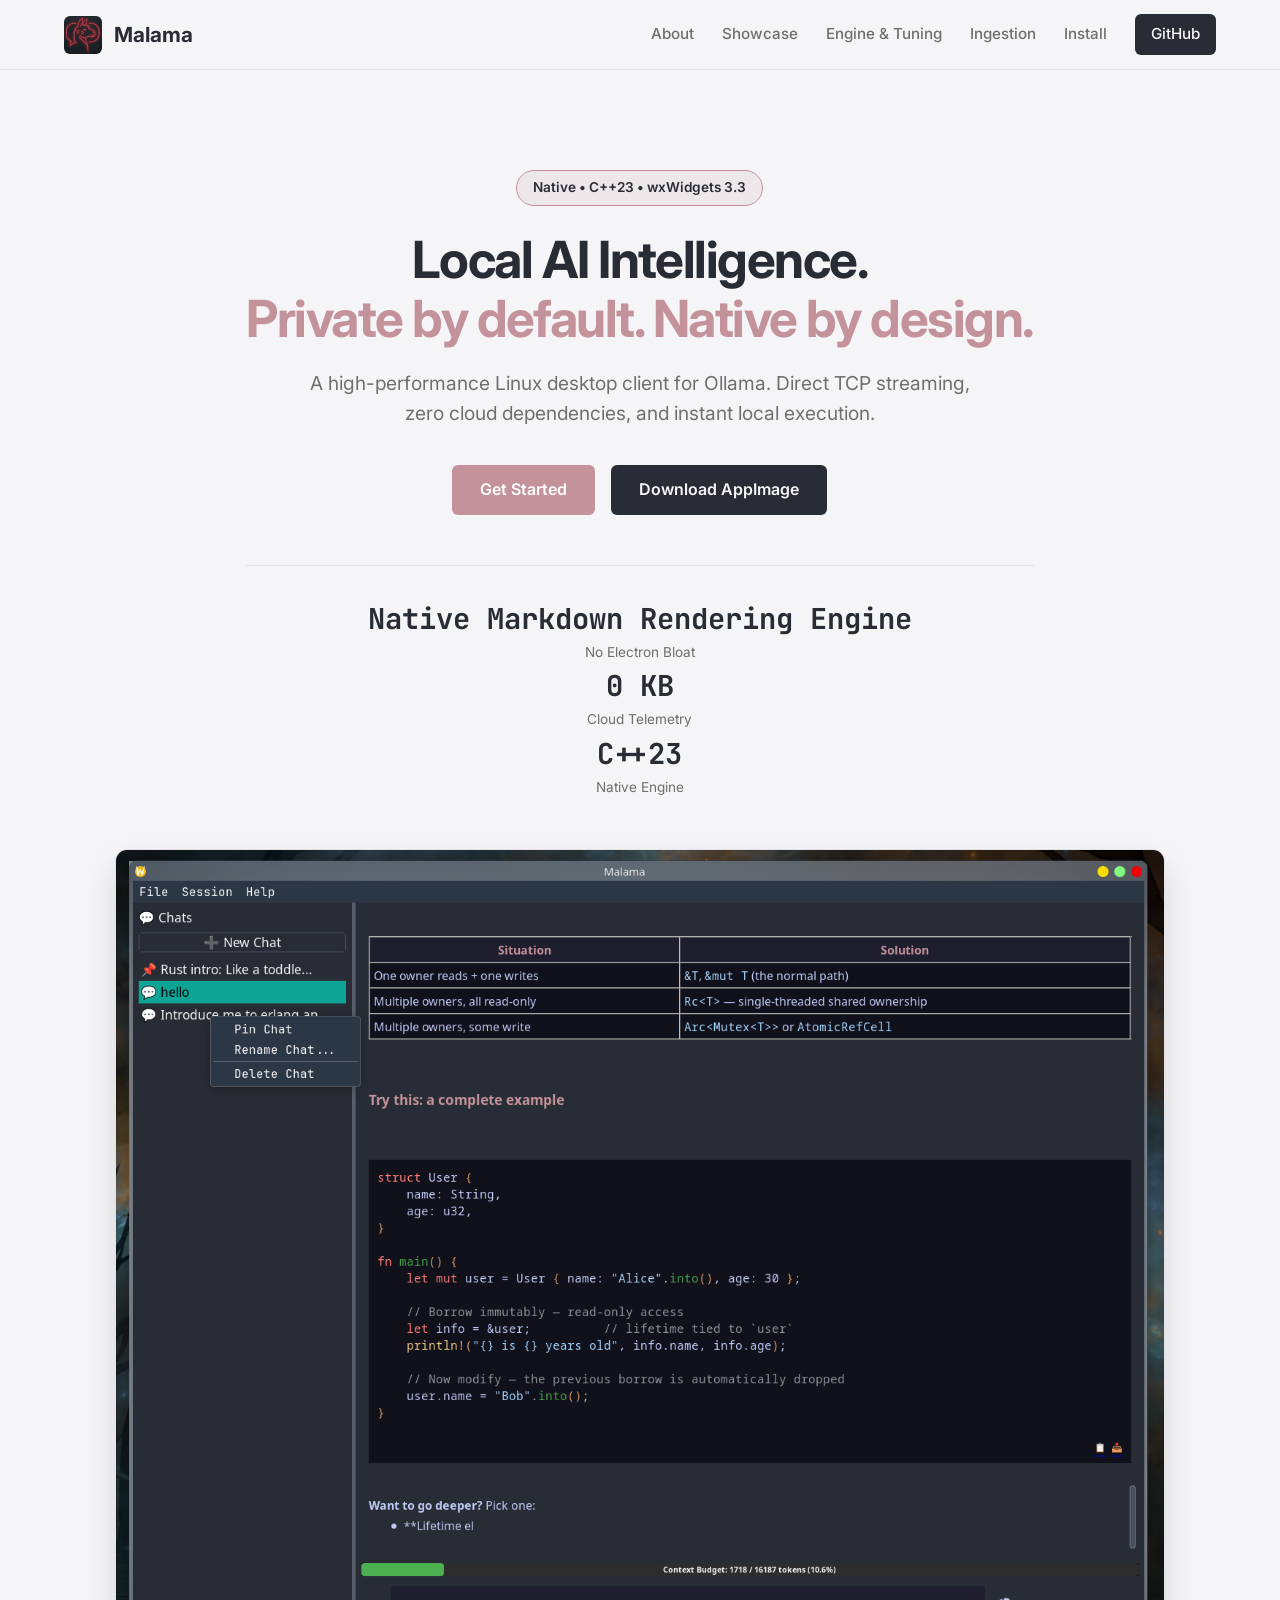
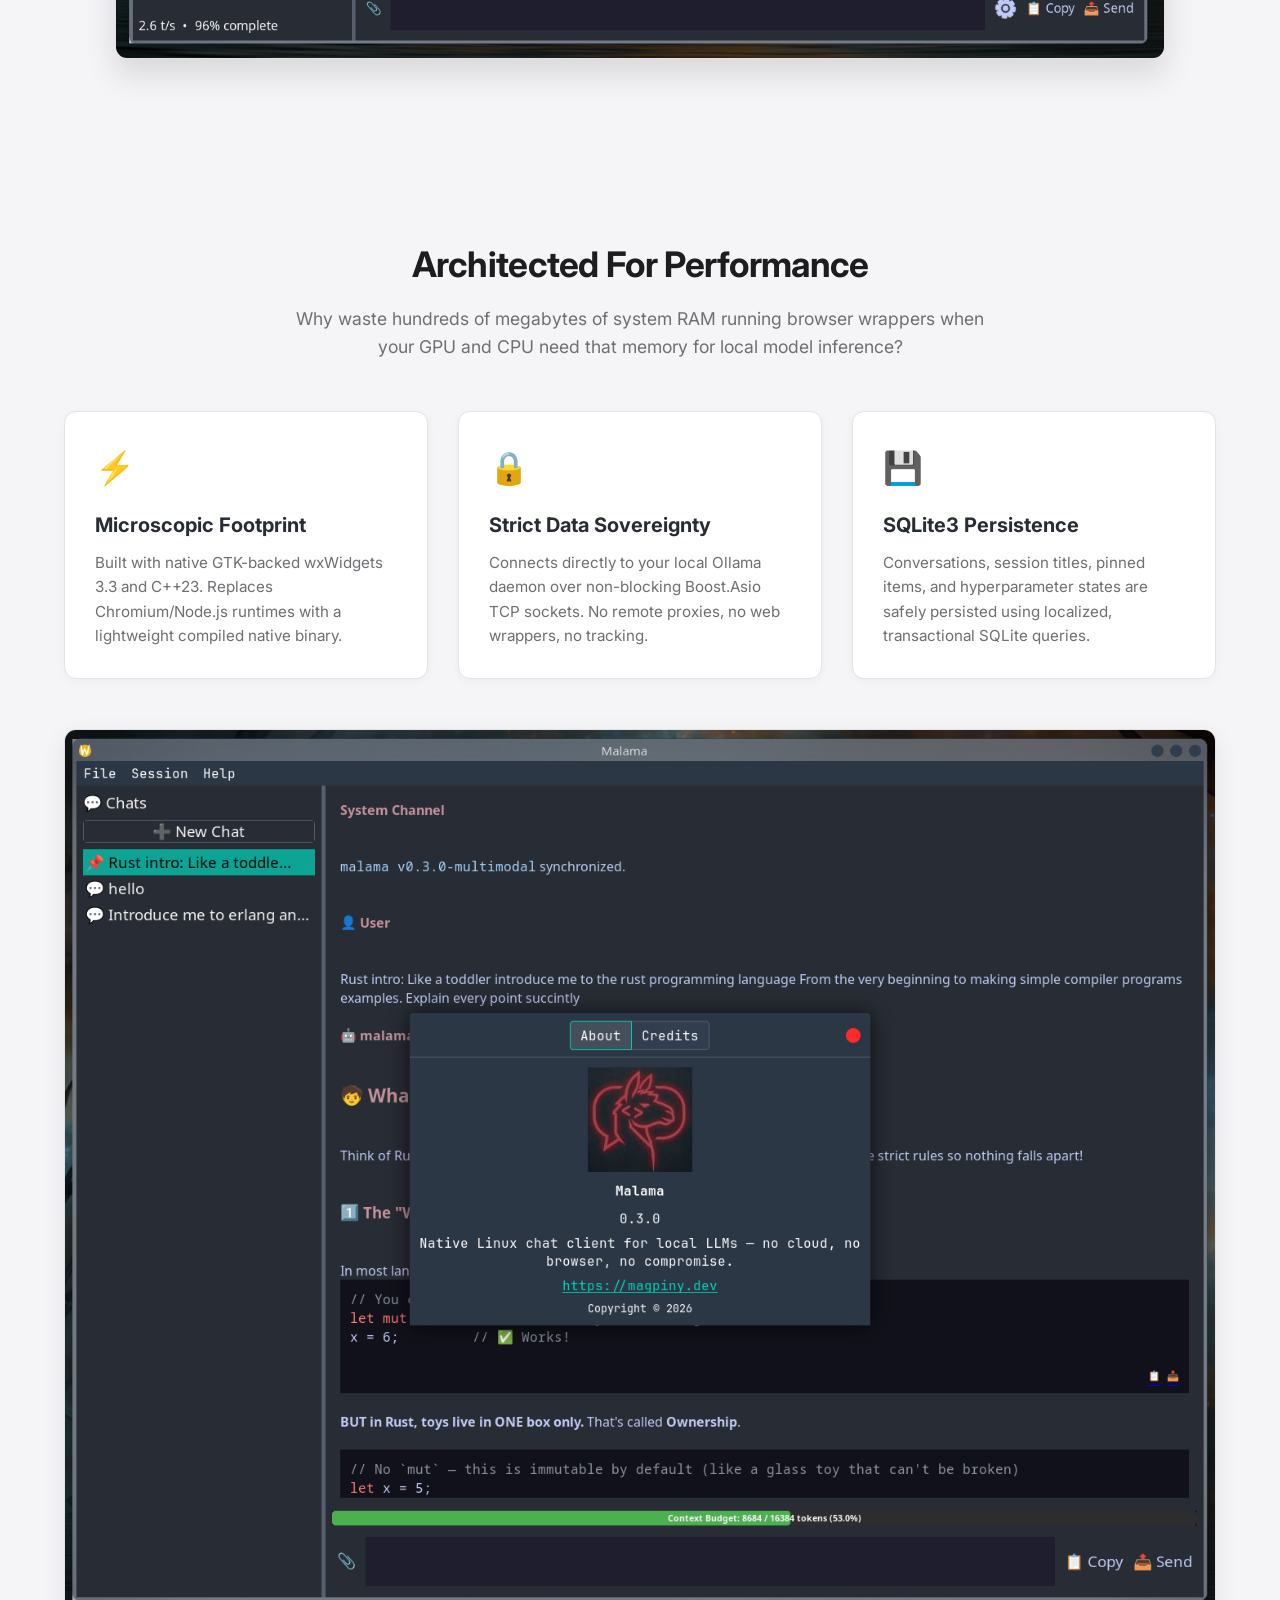
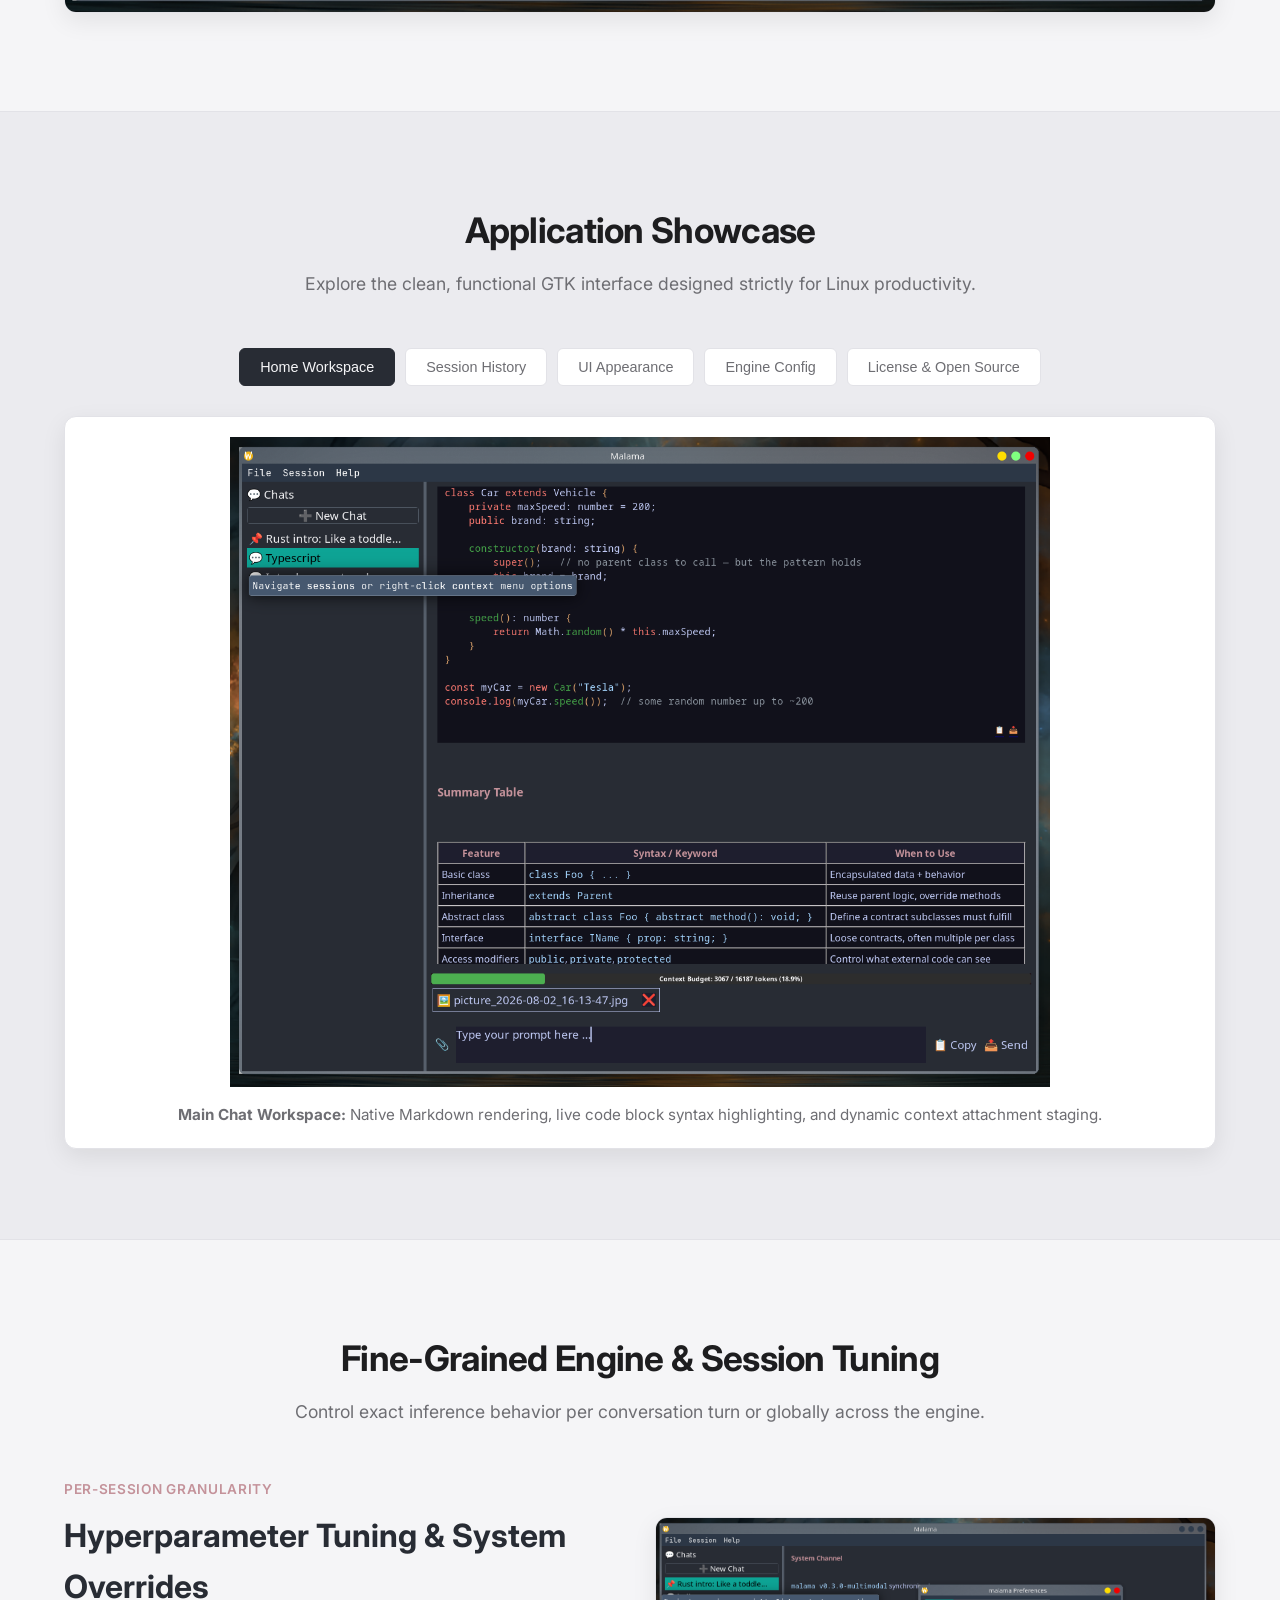
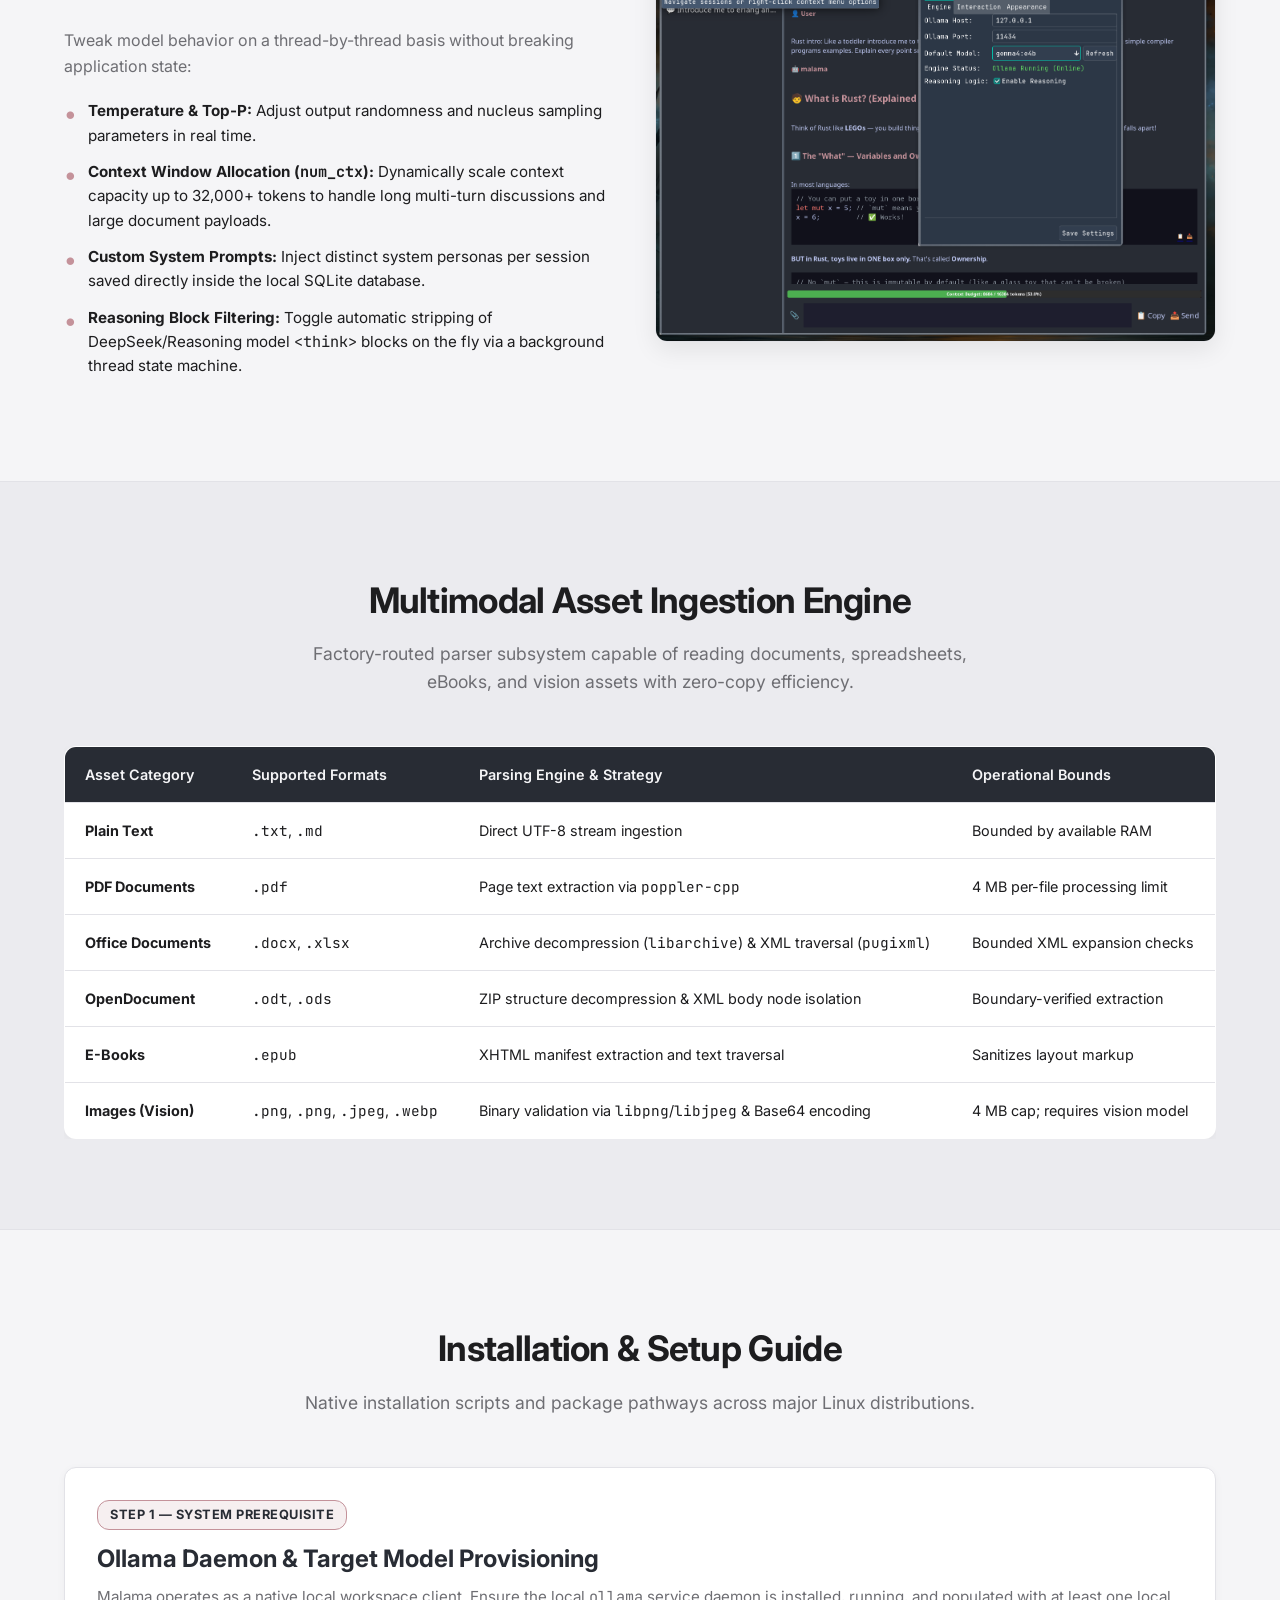
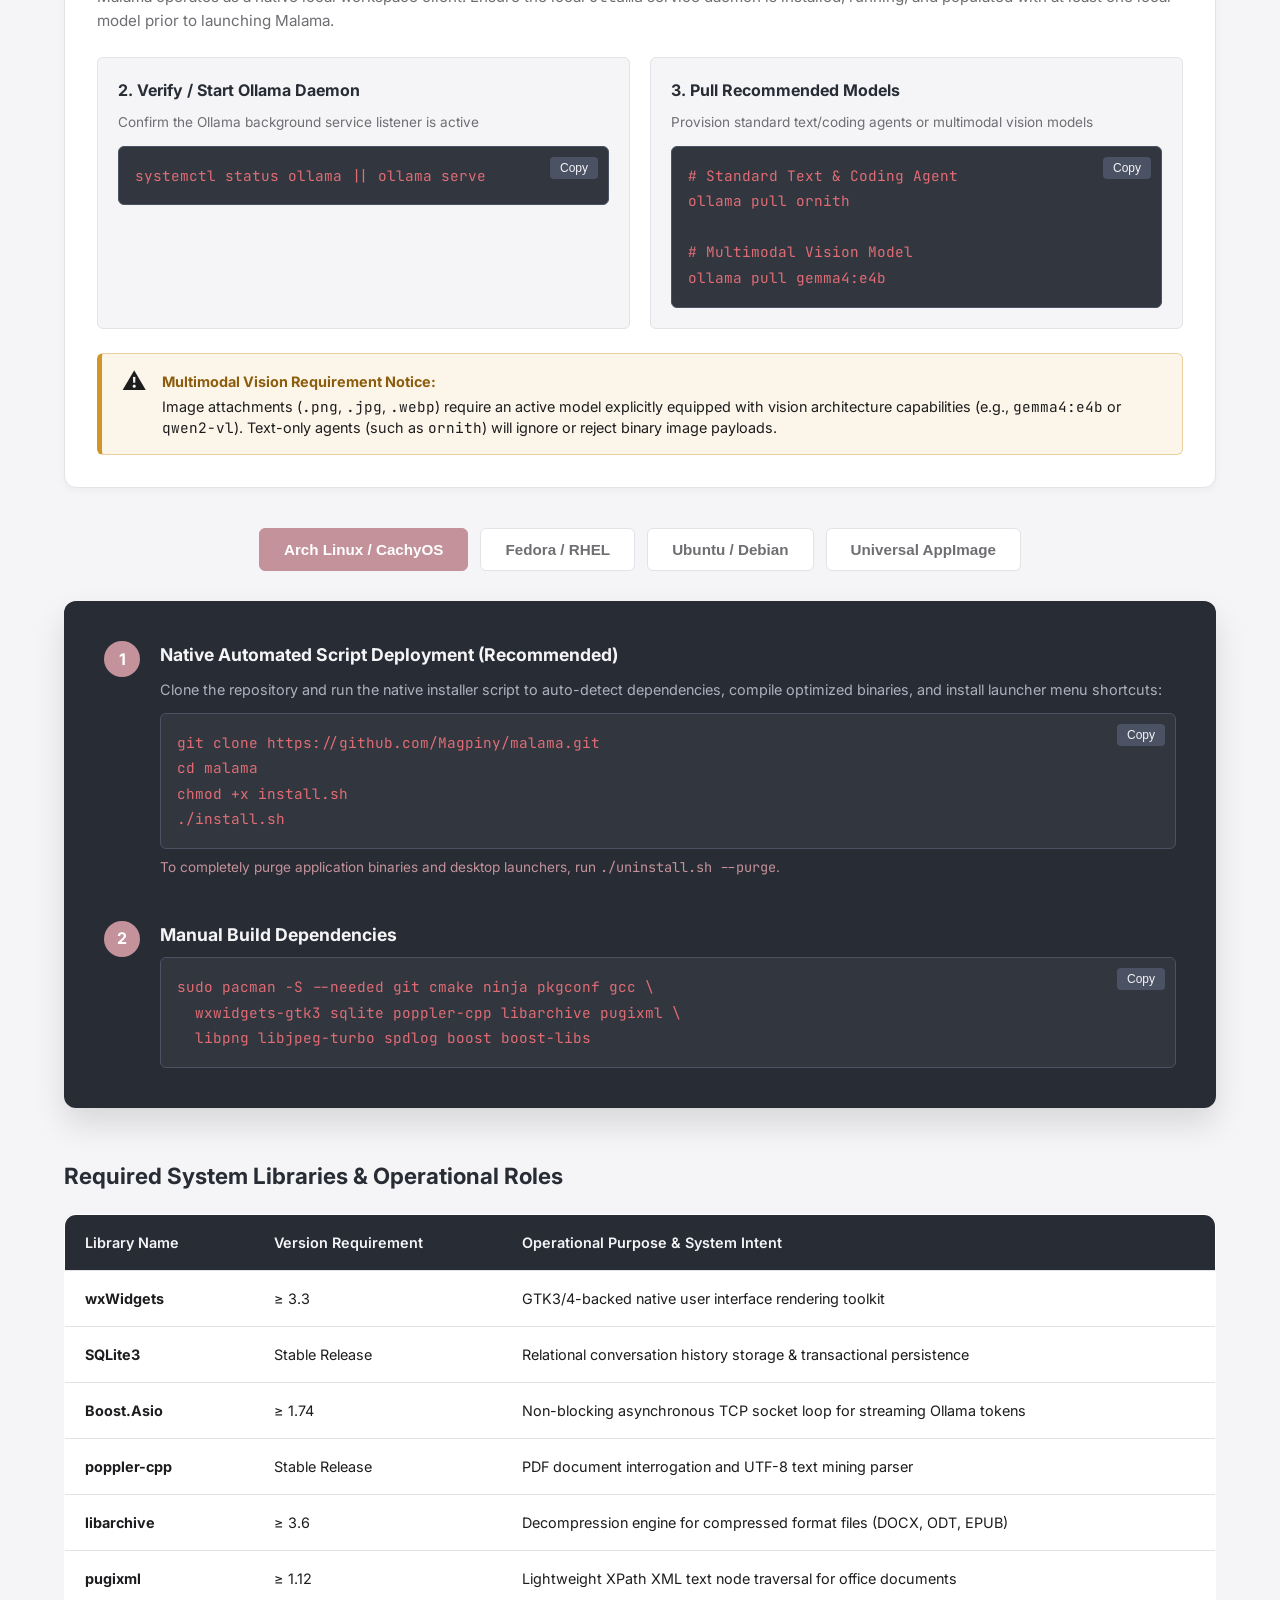
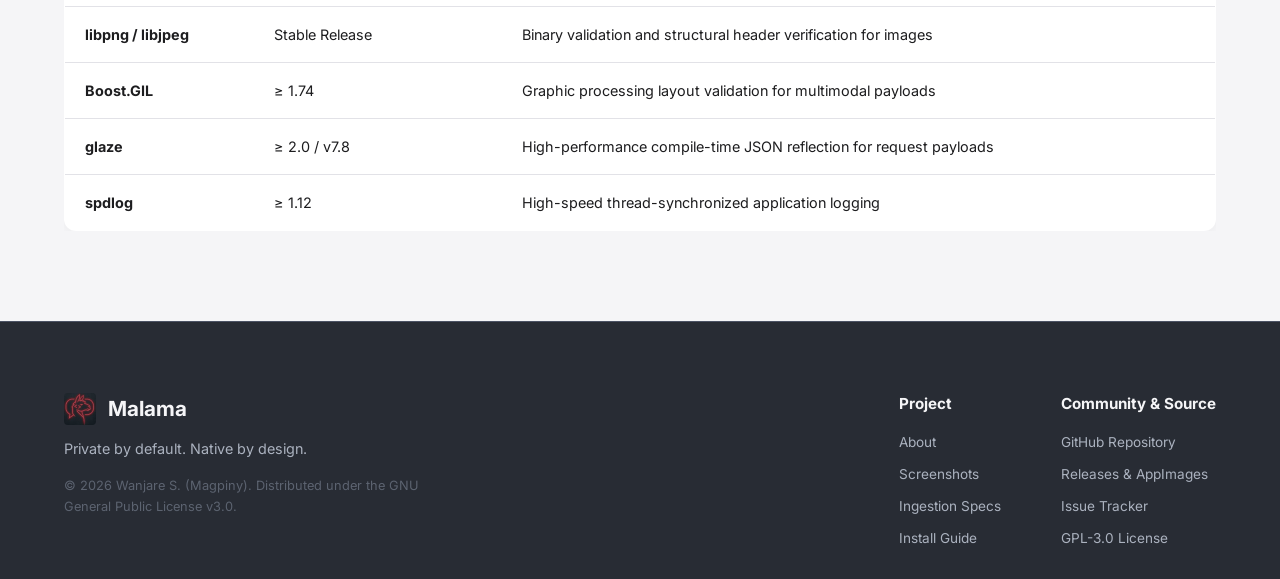
==== commit b779c7e6: "feat(docs): add responsive GitHub Pages website and address bar favicon - Add index.html, malama.css" ====
--- a/docs/index.html
+++ b/docs/index.html
@@ -6,7 +6,7 @@
   <title>Malama — Native C++23 Local LLM Workspace for Linux</title>
 
   <!-- Favicon / Address Bar Icon -->
-  <link rel="icon" type="image/jpeg" href="../assets/screenshots/malama.jpg" />
+  <link rel="icon" type="image/jpeg" href="./screenshots/malama.jpg" />
   
   <!-- Typography: Inter & JetBrains Mono -->
   <link rel="preconnect" href="https://fonts.googleapis.com">
@@ -22,7 +22,7 @@
   <header class="navbar">
     <div class="nav-container">
       <a href="#hero" class="nav-brand">
-        <img src="../assets/screenshots/malama.jpg" alt="Malama Logo" class="brand-logo" />
+        <img src="./screenshots/malama.jpg" alt="Malama Logo" class="brand-logo" />
         <span class="brand-name">Malama</span>
       </a>
       <nav class="nav-links">
@@ -73,7 +73,7 @@
           <span class="metric-lbl">Cloud Telemetry</span>
         </div>
         <div class="metric-card">
-          <span class="metric-val">C++22</span>
+          <span class="metric-val">C++23</span>
           <span class="metric-lbl">Native Engine</span>
         </div>
         </div>
@@ -81,7 +81,7 @@
       </div>
     </div>
     <div class="hero-preview">
-      <img src="../assets/screenshots/malama_home.png" alt="Malama Desktop Workspace" class="main-screenshot" />
+      <img src="./screenshots/malama_home.png" alt="Malama Desktop Workspace" class="main-screenshot" />
     </div>
   </section>
 
@@ -109,7 +109,7 @@
       </div>
     </div>
     <div class="about-image-wrapper">
-      <img src="../assets/screenshots/malama_about.png" alt="About Malama Interface" class="bordered-screenshot" />
+      <img src="./screenshots/malama_about.png" alt="About Malama Interface" class="bordered-screenshot" />
     </div>
   </section>
 
@@ -131,24 +131,24 @@
 
       <div class="showcase-display">
         <div class="tab-content active" id="tab-home">
-          <img id="sth_magical" src="../assets/screenshots/malama_homepage.png" alt="Home Workspace" />
+          <img id="sth_magical" src="./screenshots/malama_homepage.png" alt="Home Workspace" />
           <div class="tab-caption"><strong>Main Chat Workspace:</strong> Native Markdown rendering, live code block syntax highlighting, and dynamic context attachment staging.</div>
         </div>
         <div class="tab-content" id="tab-sessions">
-          <img src="../assets/screenshots/malama_sessions.png" alt="Sessions View" />
+          <img src="./screenshots/malama_sessions.png" alt="Sessions View" />
           <div class="tab-caption"><strong>Session Management:</strong> Coordinate-aware hit testing for pinning, renaming, searching, and restoring previous chat sessions instantly.</div>
         </div>
         <div class="tab-content" id="tab-settings-ui">
-          <img src="../assets/screenshots/malama_settings_ui.png" alt="UI Settings" />
+          <img src="./screenshots/malama_settings_ui.png" alt="UI Settings" />
           <div class="tab-caption"><strong>Appearance Preferences:</strong> Custom color styling, font sizing, and real-time observer repainting.</div>
         </div>
         <div class="tab-content" id="tab-settings-engine">
             
-          <img src="../assets/screenshots/malama_settings_engine.png" alt="Engine Settings" />
+          <img src="./screenshots/malama_settings_engine.png" alt="Engine Settings" />
           <div class="tab-caption"><strong>Ollama Engine Integration:</strong> Dynamic model discovery from local <code>/api/tags</code> endpoints, timeout bounds, and reasoning tag filters.</div>
         </div>
         <div class="tab-content" id="tab-license">
-          <img src="../assets/screenshots/malama_licence.png" alt="License View" />
+          <img src="./screenshots/malama_licence.png" alt="License View" />
           <div class="tab-caption"><strong>GNU General Public License v3.0:</strong> Pure open-source software built for developer liberty and privacy.</div>
         </div>
       </div>
@@ -175,7 +175,7 @@
         </ul>
       </div>
       <div class="tuning-media">
-        <img src="../assets/screenshots/malama_config_engine.png" alt="Engine Tuning Interface" class="bordered-screenshot" />
+        <img src="./screenshots/malama_config_engine.png" alt="Engine Tuning Interface" class="bordered-screenshot" />
       </div>
     </div>
   </section>
@@ -241,11 +241,53 @@
     </div>
   </section>
 
-  <!-- Installation Pathways & System Dependencies -->
+    <!-- Installation Pathways & System Dependencies -->
   <section id="install" class="section container">
     <div class="section-header">
       <h2>Installation & Setup Guide</h2>
       <p>Native installation scripts and package pathways across major Linux distributions.</p>
+    </div>
+
+    <!-- System Prerequisites: Ollama & Model Provisioning -->
+    <div class="prereq-banner">
+      <div class="prereq-header">
+        <span class="prereq-badge">Step 1 — System Prerequisite</span>
+        <h3>Ollama Daemon & Target Model Provisioning</h3>
+        <p>Malama operates as a native local workspace client. Ensure the local <code>ollama</code> service daemon is installed, running, and populated with at least one local model prior to launching Malama.</p>
+      </div>
+
+      <div class="prereq-grid">
+        <div class="prereq-card">
+          <h4>2. Verify / Start Ollama Daemon</h4>
+          <p>Confirm the Ollama background service listener is active</p>
+          <div class="code-block">
+            <pre><code>systemctl status ollama || ollama serve</code></pre>
+            <button class="copy-code-btn">Copy</button>
+          </div>
+        </div>
+
+        <div class="prereq-card">
+          <h4>3. Pull Recommended Models</h4>
+          <p>Provision standard text/coding agents or multimodal vision models</p>
+          <div class="code-block">
+            <pre><code># Standard Text & Coding Agent
+ollama pull ornith
+
+# Multimodal Vision Model
+ollama pull gemma4:e4b</code></pre>
+            <button class="copy-code-btn">Copy</button>
+          </div>
+        </div>
+      </div>
+
+      <!-- Vision Capability Warning Notice -->
+      <div class="warning-callout">
+        <div class="callout-icon">⚠️</div>
+        <div class="callout-content">
+          <strong>Multimodal Vision Requirement Notice:</strong>
+          <p>Image attachments (<code>.png</code>, <code>.jpg</code>, <code>.webp</code>) require an active model explicitly equipped with vision architecture capabilities (e.g., <code>gemma4:e4b</code> or <code>qwen2-vl</code>). Text-only agents (such as <code>ornith</code>) will ignore or reject binary image payloads.</p>
+        </div>
+      </div>
     </div>
 
     <!-- Installation Method Selector -->
@@ -359,9 +401,9 @@
             <h4>Download Pre-Compiled AppImage</h4>
             <p>For all other Linux distributions, download the standalone AppImage built directly from GitHub Releases:</p>
             <div class="code-block">
-              <pre><code>wget https://github.com/Magpiny/malama/releases/latest/download/Malama-x86_64.AppImage
-chmod +x Malama-x86_64.AppImage
-./Malama-x86_64.AppImage</code></pre>
+              <pre><code>wget https://github.com/Magpiny/malama/releases/download/v0.3.1/Malama-v0.3.0-x86_64.AppImage
+chmod +x Malama-v0.3.0-x86_64.AppImage
+./Malama-v0.3.0-x86_64.AppImage</code></pre>
               <button class="copy-code-btn">Copy</button>
             </div>
           </div>
@@ -443,7 +485,7 @@
     <div class="container footer-content">
       <div class="footer-brand">
         <div class="brand-row">
-          <img src="../assets/screenshots/malama.jpg" alt="Malama Logo" class="footer-logo" />
+          <img src="./screenshots/malama.jpg" alt="Malama Logo" class="footer-logo" />
           <span class="footer-title">Malama</span>
         </div>
         <p class="footer-tagline">Private by default. Native by design.</p>
--- a/docs/malama.css
+++ b/docs/malama.css
@@ -730,3 +730,111 @@
   .install-content-wrapper { padding: 20px; }
   .footer-links { flex-direction: column; gap: 30px; }
 }
+
+/* ==========================================================================
+   Prerequisites Banner & Callout Styling Extensions
+   ========================================================================== */
+
+.prereq-banner {
+  background-color: var(--bg-surface);
+  border: 1px solid var(--border-light);
+  border-radius: var(--radius-md);
+  padding: 32px;
+  margin-bottom: 40px;
+  box-shadow: var(--shadow-sm);
+}
+
+.prereq-header {
+  margin-bottom: 24px;
+}
+
+.prereq-badge {
+  display: inline-block;
+  padding: 4px 12px;
+  background-color: var(--accent-light);
+  color: var(--bg-dark);
+  border: 1px solid var(--accent);
+  border-radius: 12px;
+  font-size: 0.8rem;
+  font-weight: 700;
+  margin-bottom: 10px;
+  text-transform: uppercase;
+  letter-spacing: 0.04em;
+}
+
+.prereq-header h3 {
+  font-size: 1.5rem;
+  color: var(--bg-dark);
+  margin-bottom: 6px;
+}
+
+.prereq-header p {
+  color: var(--text-muted);
+  font-size: 0.95rem;
+}
+
+.prereq-grid {
+  display: grid;
+  grid-template-columns: repeat(2, 1fr);
+  gap: 20px;
+  margin-bottom: 24px;
+}
+
+.prereq-card {
+  background-color: var(--bg-primary);
+  border: 1px solid var(--border-light);
+  border-radius: var(--radius-sm);
+  padding: 20px;
+}
+
+.prereq-card h4 {
+  font-size: 1rem;
+  color: var(--bg-dark);
+  margin-bottom: 8px;
+}
+
+.prereq-card p {
+  font-size: 0.85rem;
+  color: var(--text-muted);
+  margin-bottom: 12px;
+}
+
+/* Warning & Information Callout Banner */
+.warning-callout {
+  display: flex;
+  align-items: flex-start;
+  gap: 16px;
+  background-color: rgba(230, 180, 80, 0.12);
+  border: 1px solid rgba(210, 150, 40, 0.4);
+  border-left: 5px solid #d29628;
+  border-radius: var(--radius-sm);
+  padding: 16px 20px;
+}
+
+.warning-callout .callout-icon {
+  font-size: 1.5rem;
+  line-height: 1;
+}
+
+.warning-callout .callout-content {
+  font-size: 0.9rem;
+  color: var(--text-main);
+}
+
+.warning-callout .callout-content strong {
+  color: #8c5d0d;
+  display: block;
+  margin-bottom: 4px;
+}
+
+.warning-callout .callout-content p {
+  margin: 0;
+  color: var(--text-main);
+  line-height: 1.45;
+}
+
+@media (max-width: 768px) {
+  .prereq-grid {
+    grid-template-columns: 1fr;
+  }
+}
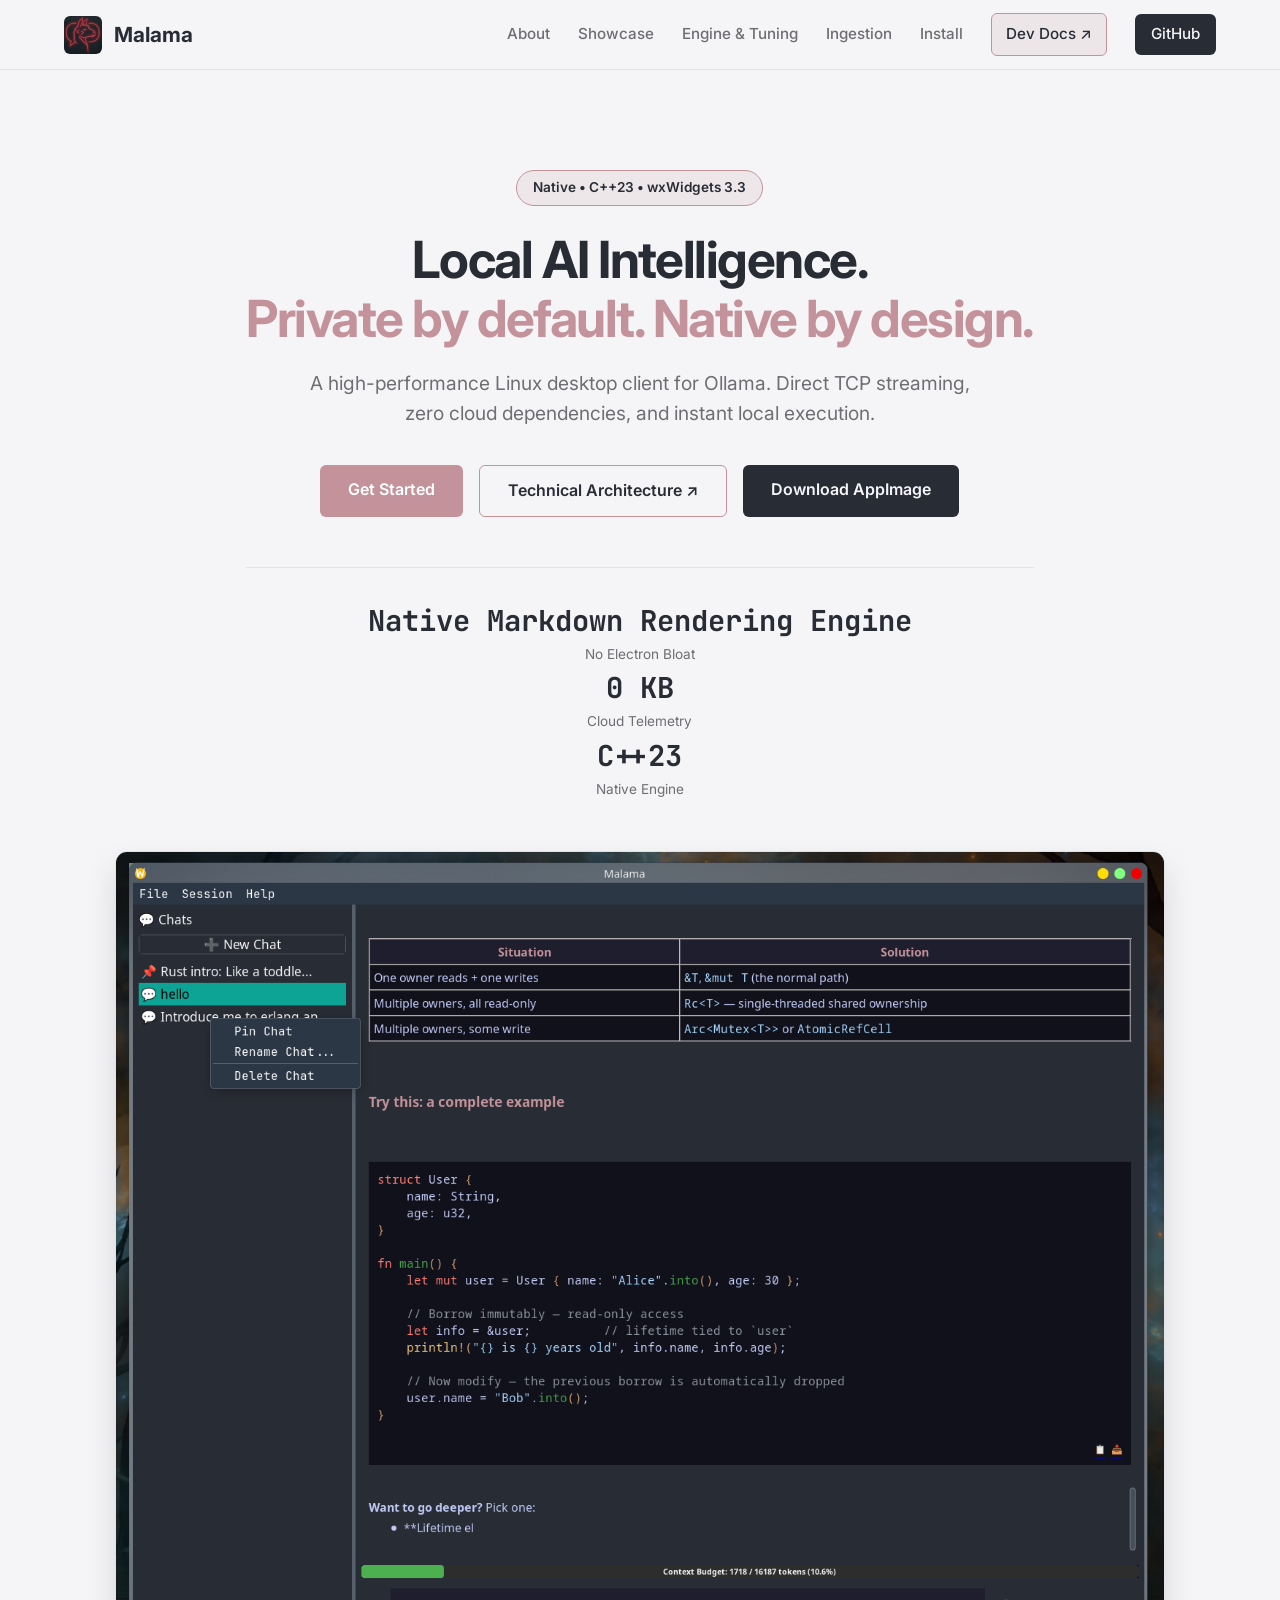
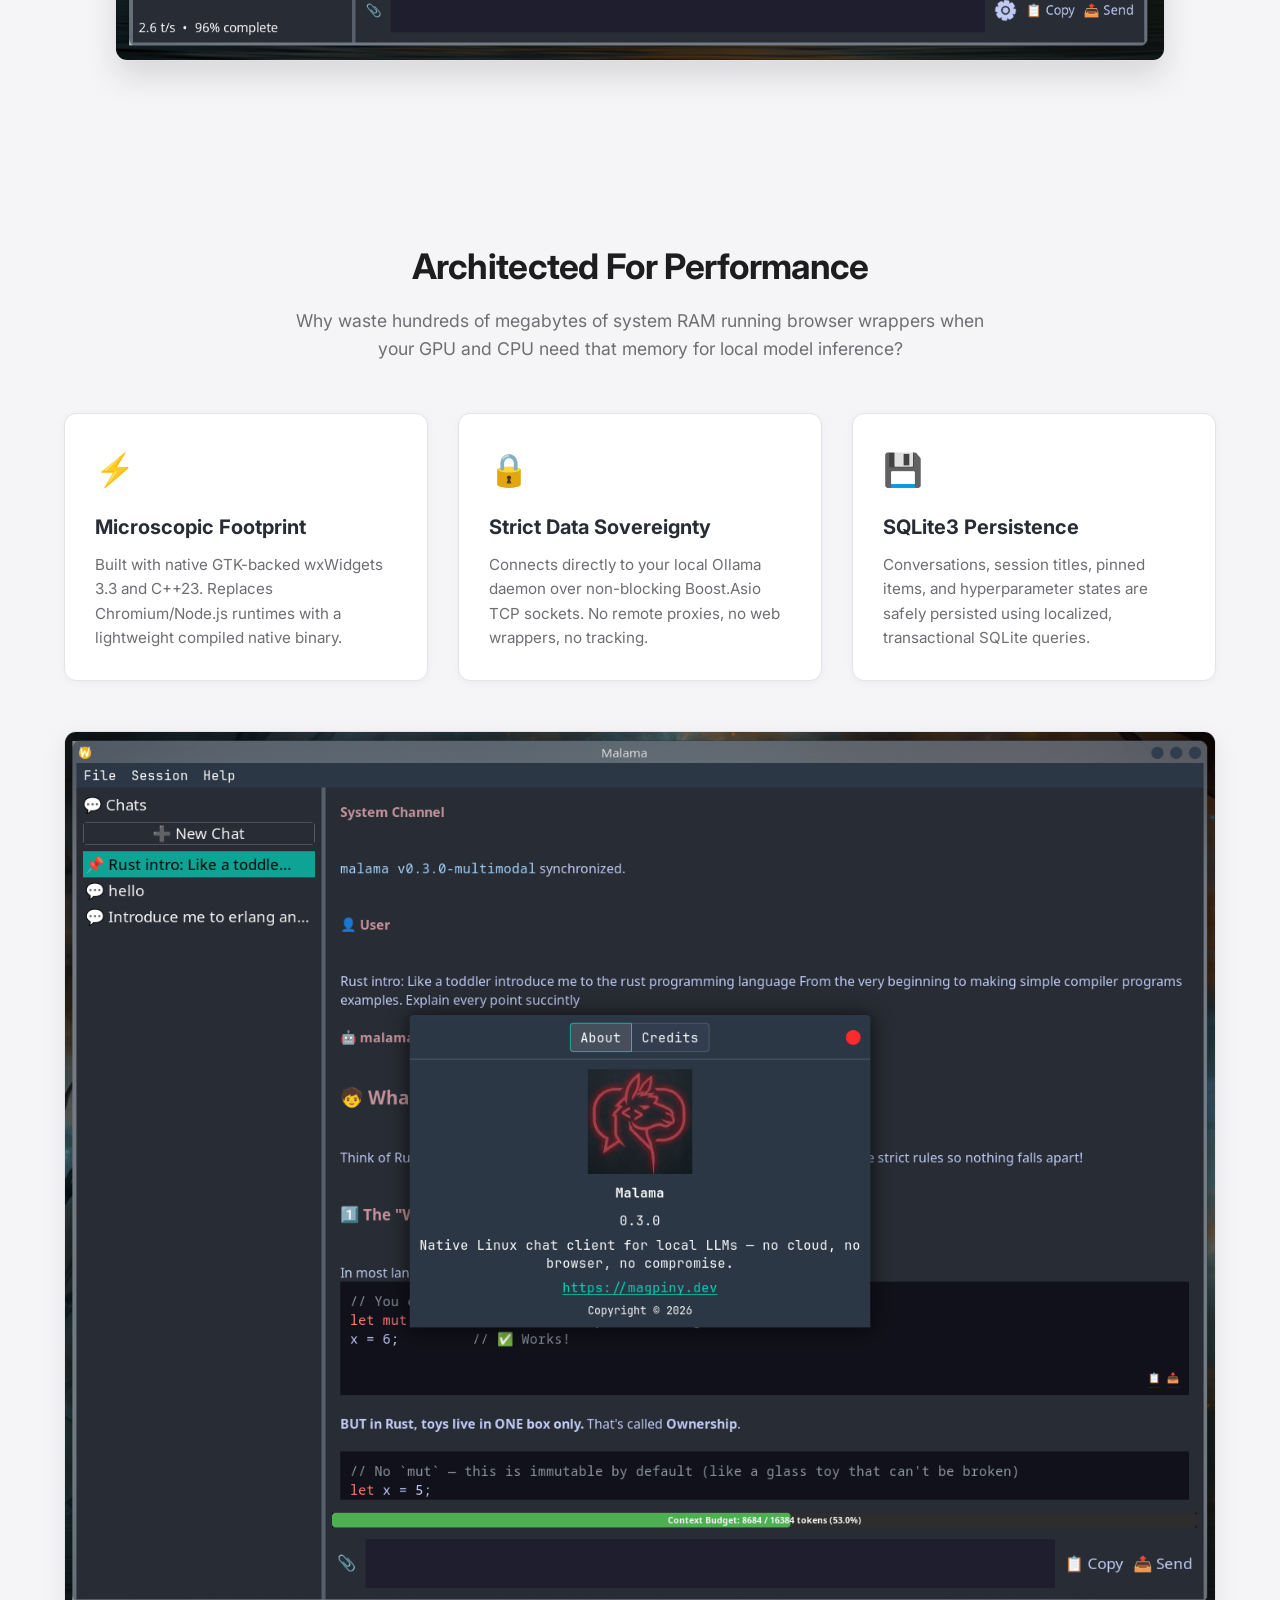
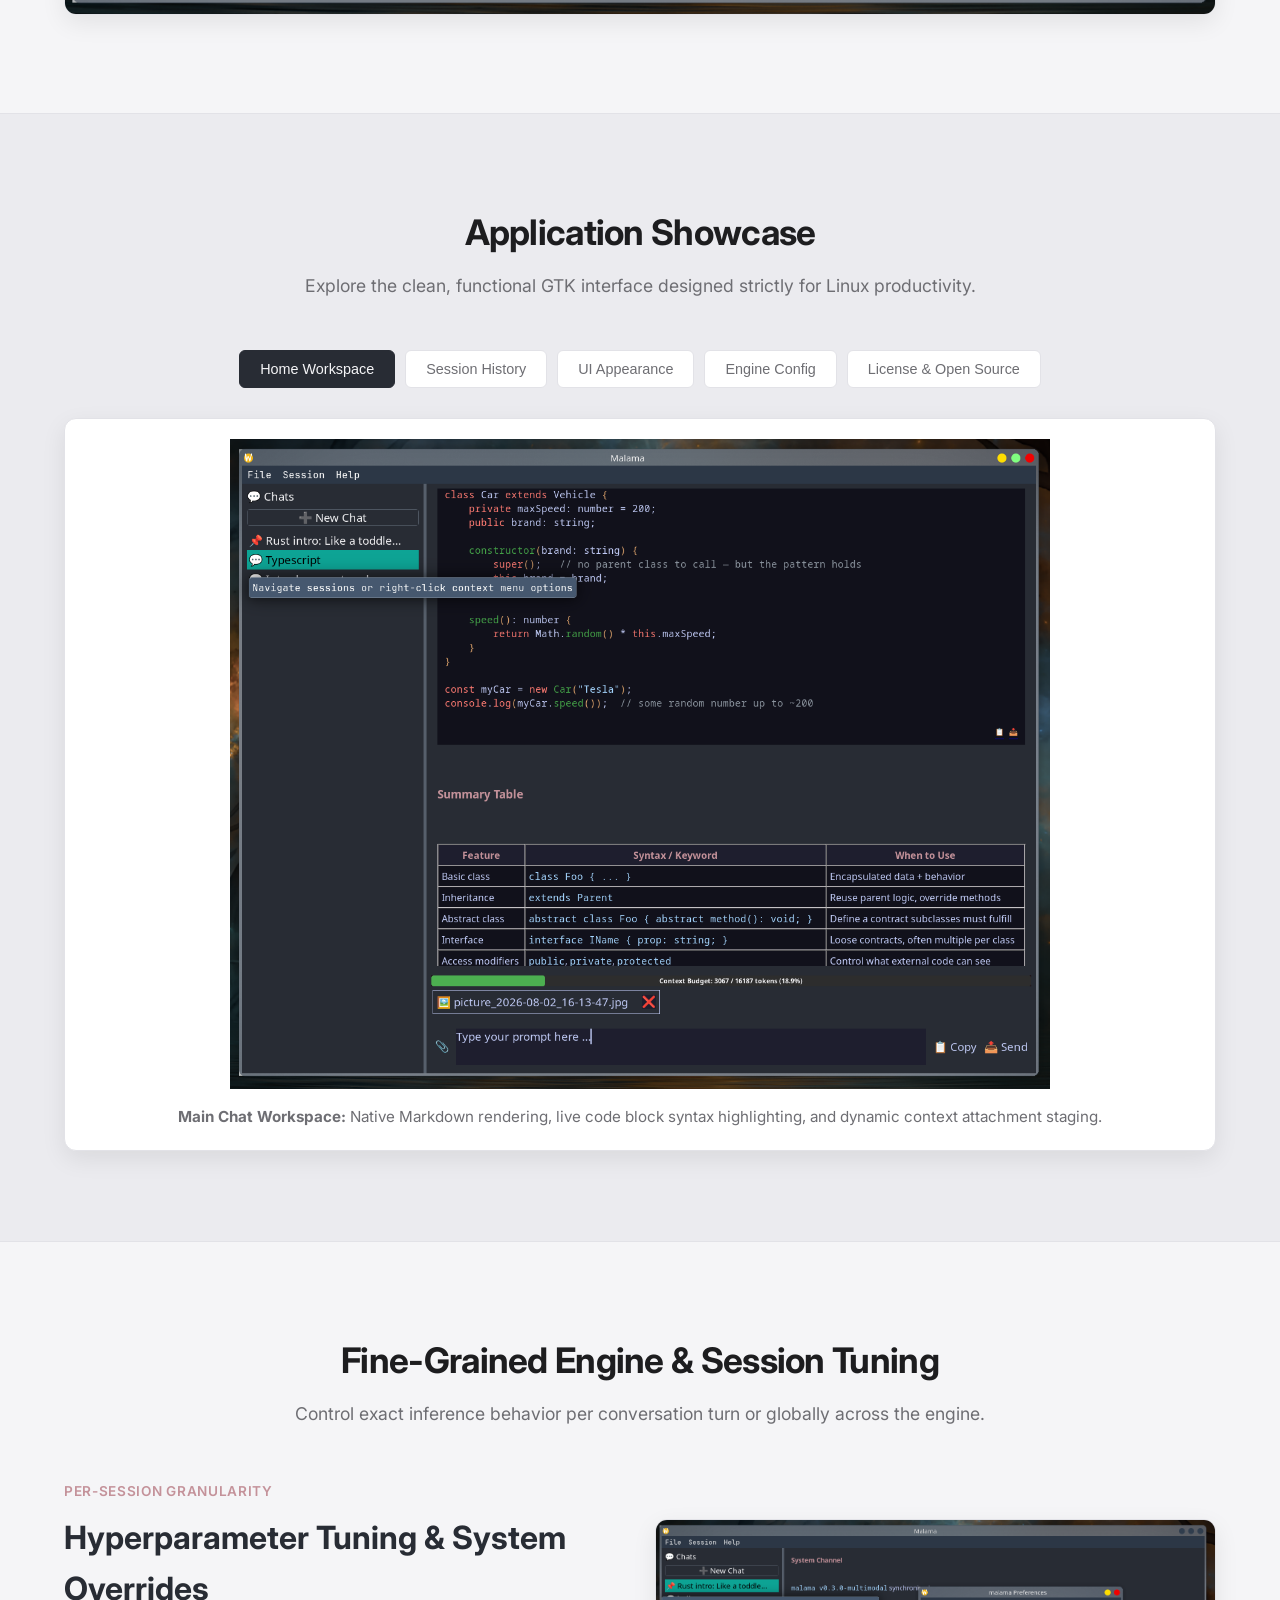
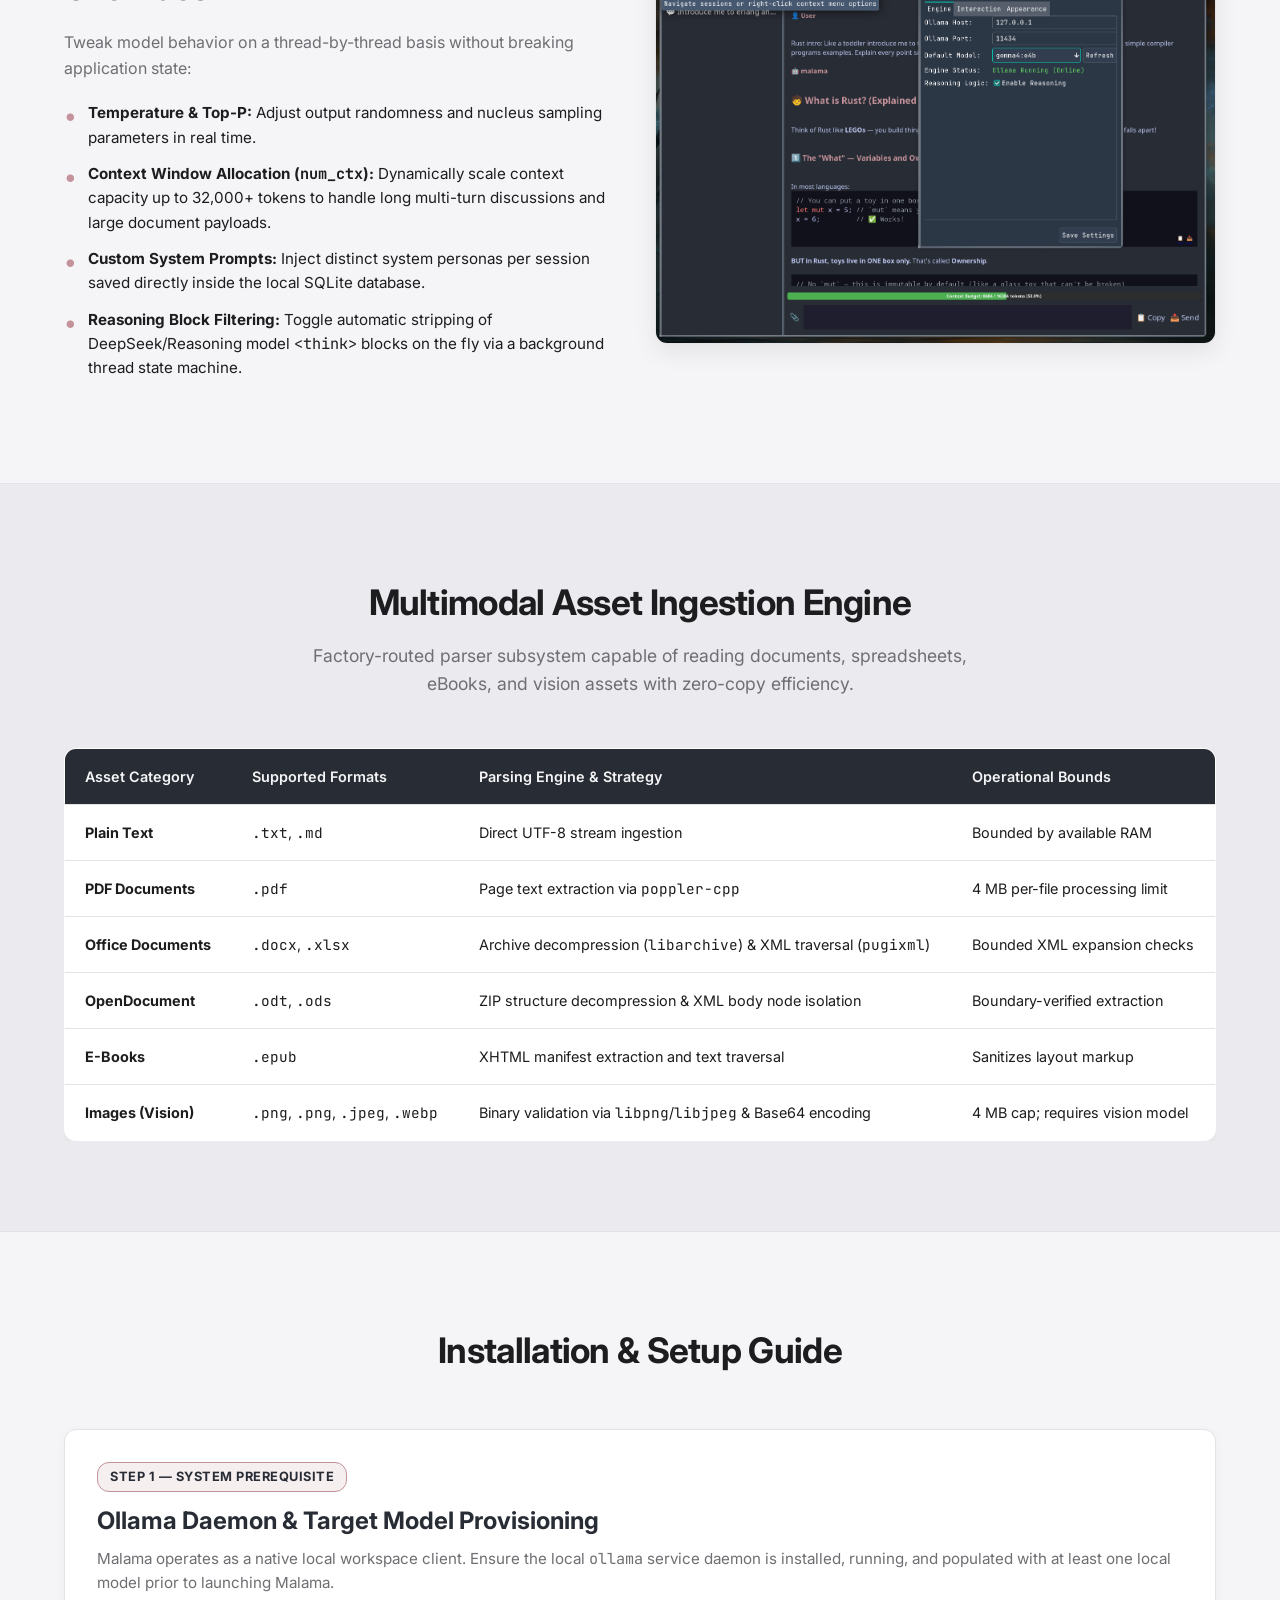
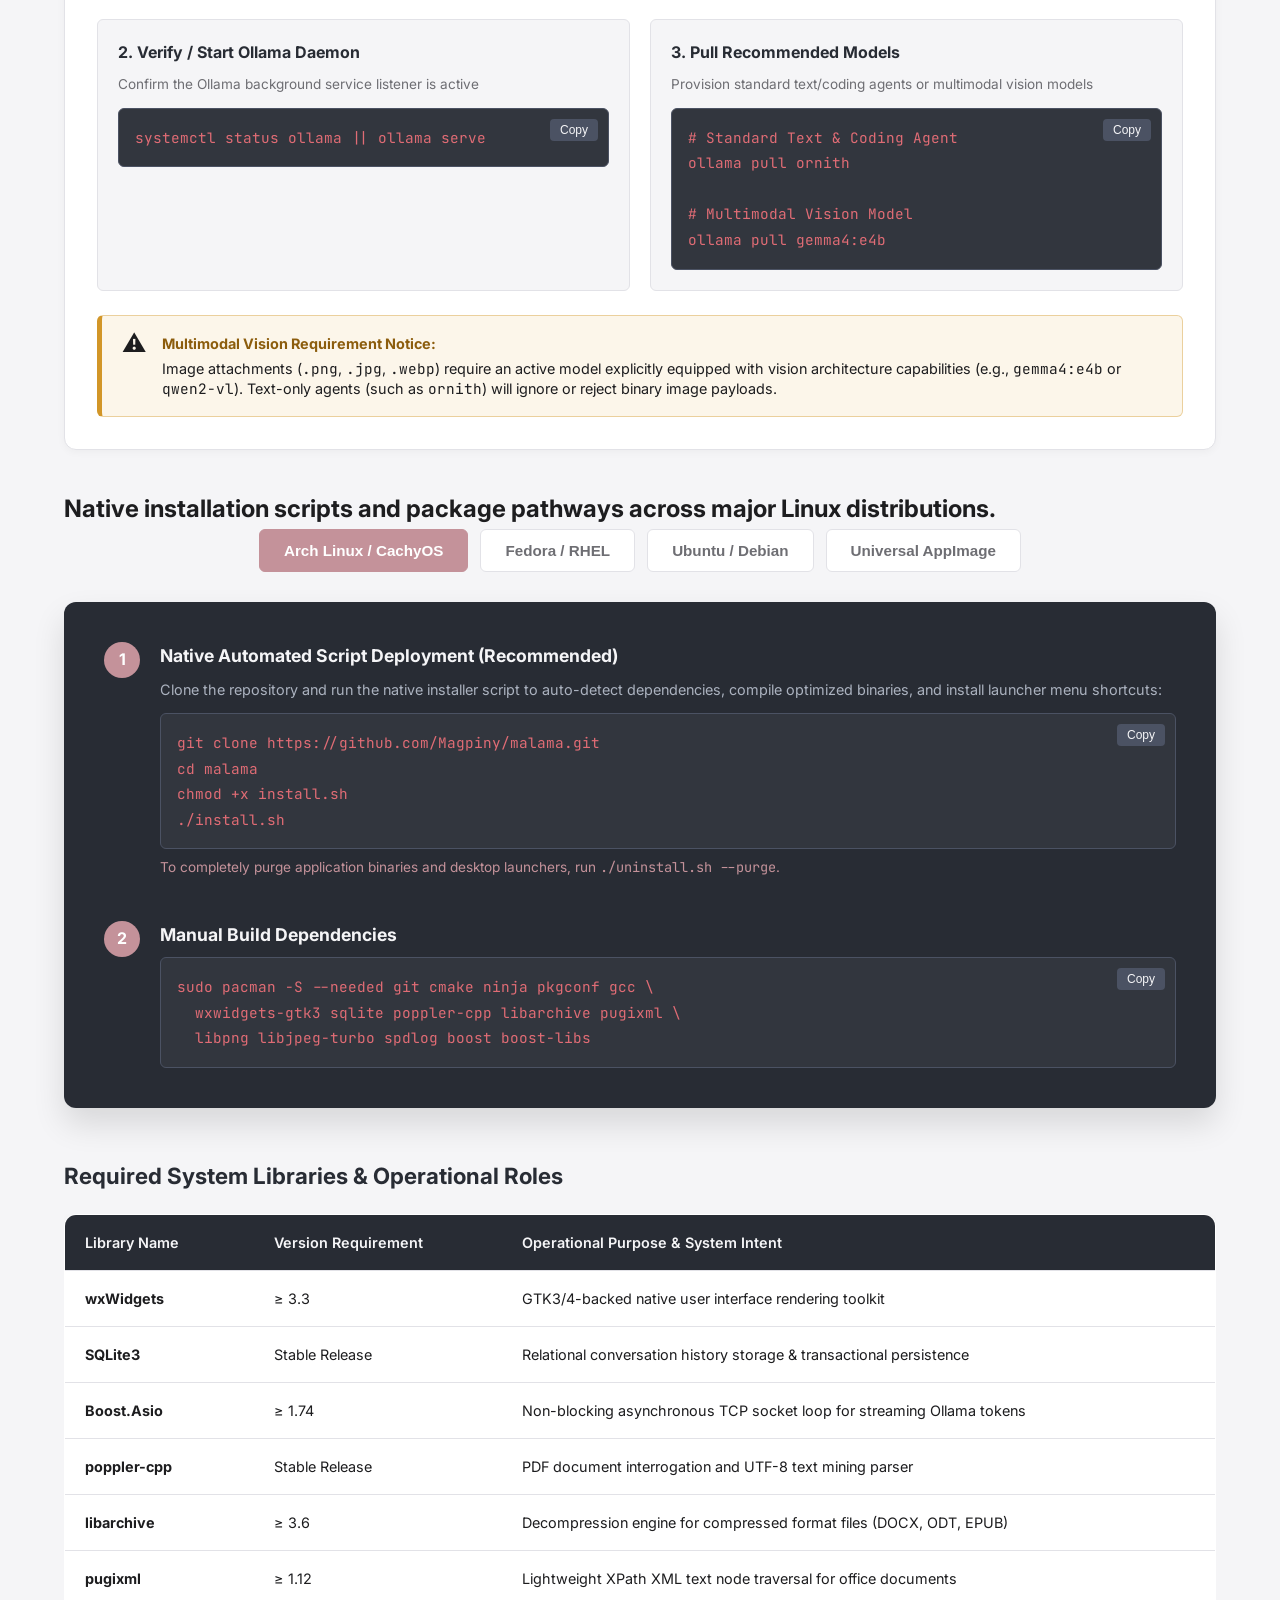
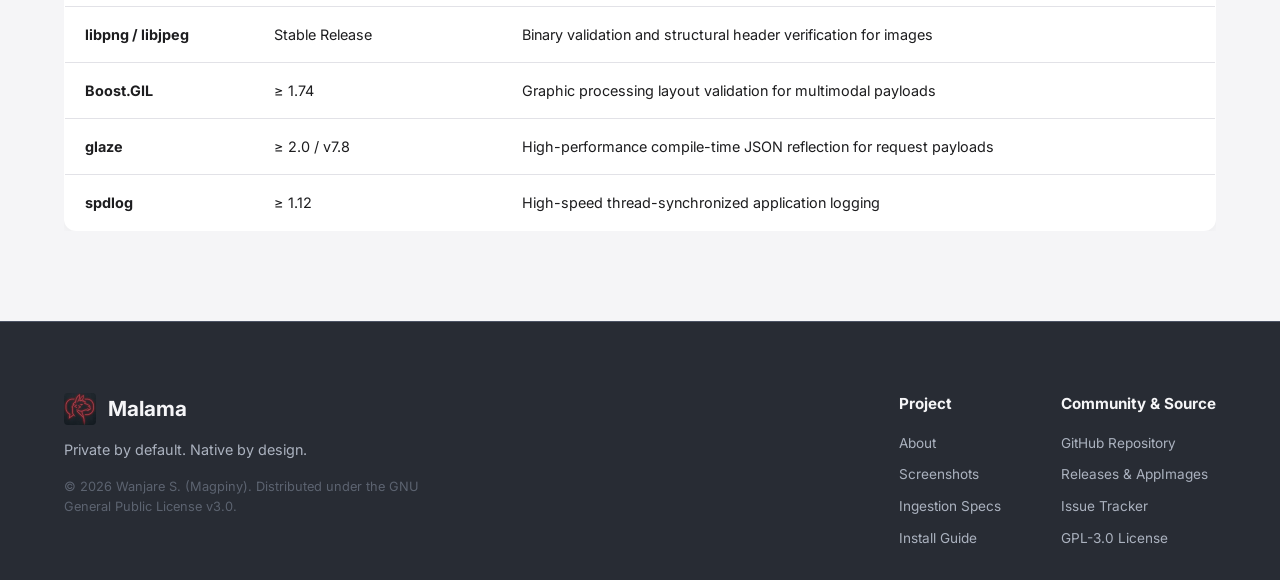
==== commit af0bd403: "feat(docs): Added technical documentation to the malama website" ====
--- a/docs/index.html
+++ b/docs/index.html
@@ -1,5 +1,6 @@
 <!DOCTYPE html>
 <html lang="en">
+
 <head>
   <meta charset="UTF-8" />
   <meta name="viewport" content="width=device-width, initial-scale=1.0" />
@@ -16,6 +17,7 @@
   <!-- CSS Bundle -->
   <link rel="stylesheet" href="malama.css" />
 </head>
+
 <body>
 
   <!-- Navigation Bar -->
@@ -31,6 +33,7 @@
         <a href="#tuning">Engine & Tuning</a>
         <a href="#ingestion">Ingestion</a>
         <a href="#install">Install</a>
+        <a href="technical.html" class="tech-btn">Dev Docs ↗</a>
         <a href="https://github.com/Magpiny/malama" target="_blank" class="github-btn">GitHub</a>
       </nav>
       <button class="mobile-toggle" id="mobileToggle" aria-label="Toggle navigation">
@@ -48,6 +51,7 @@
     <a href="#tuning" class="mobile-link">Engine & Tuning</a>
     <a href="#ingestion" class="mobile-link">Ingestion</a>
     <a href="#install" class="mobile-link">Install</a>
+    <a href="technical.html" class="mobile-link highlight">Developer Portal ↗</a>
     <a href="https://github.com/Magpiny/malama" target="_blank" class="mobile-link highlight">GitHub Repository</a>
   </div>
 
@@ -61,6 +65,7 @@
       </p>
       <div class="hero-actions">
         <a href="#install" class="btn btn-primary">Get Started</a>
+        <a href="technical.html" class="btn btn-outline-tech">Technical Architecture ↗</a>
         <a href="https://github.com/Magpiny/malama/releases" target="_blank" class="btn btn-secondary">Download AppImage</a>
       </div>
       <div class="hero-metrics">
@@ -245,7 +250,6 @@
   <section id="install" class="section container">
     <div class="section-header">
       <h2>Installation & Setup Guide</h2>
-      <p>Native installation scripts and package pathways across major Linux distributions.</p>
     </div>
 
     <!-- System Prerequisites: Ollama & Model Provisioning -->
@@ -290,6 +294,8 @@
       </div>
     </div>
 
+      <h2>Native installation scripts and package pathways across major Linux distributions.</h2>
+
     <!-- Installation Method Selector -->
     <div class="install-tabs">
       <button class="install-btn active" data-install="distro-arch">Arch Linux / CachyOS</button>
--- a/docs/malama.css
+++ b/docs/malama.css
@@ -838,3 +838,38 @@
     grid-template-columns: 1fr;
   }
 }
+
+/* ==========================================================================
+   Developer Documentation Button Extensions (malama.css)
+   ========================================================================== */
+
+/* Navbar Navigation Tech Button */
+.tech-btn {
+  padding: 8px 14px;
+  background-color: var(--accent-light);
+  color: var(--bg-dark) !important;
+  border: 1px solid var(--accent);
+  border-radius: var(--radius-sm);
+  font-size: 0.9rem;
+  font-weight: 600;
+  transition: all 0.2s ease;
+}
+
+.tech-btn:hover {
+  background-color: var(--accent);
+  color: #ffffff !important;
+  box-shadow: 0 2px 8px rgba(196, 146, 154, 0.3);
+}
+
+/* Hero Section Outline Tech Button */
+.btn-outline-tech {
+  background-color: transparent;
+  color: var(--bg-dark);
+  border: 1px solid var(--accent);
+}
+
+.btn-outline-tech:hover {
+  background-color: var(--accent-light);
+  color: var(--bg-dark);
+  border-color: var(--accent-hover);
+}
